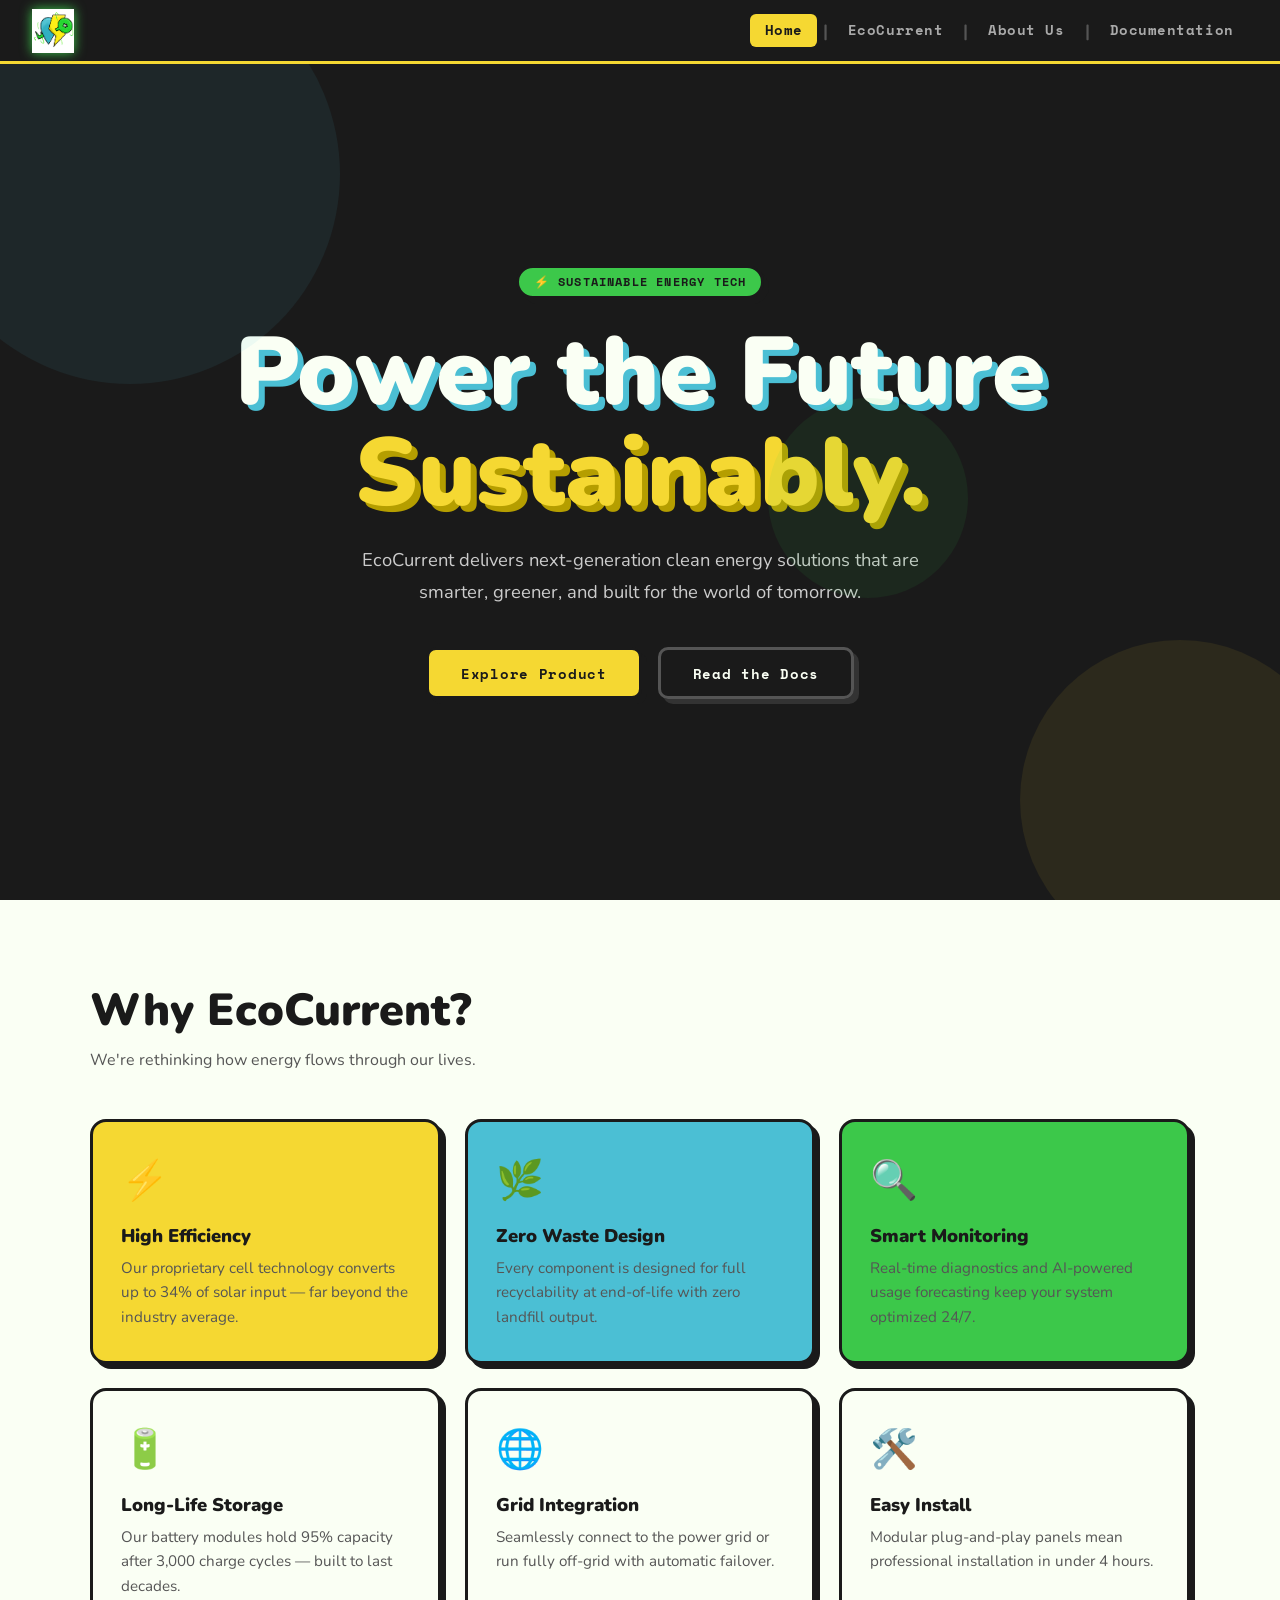
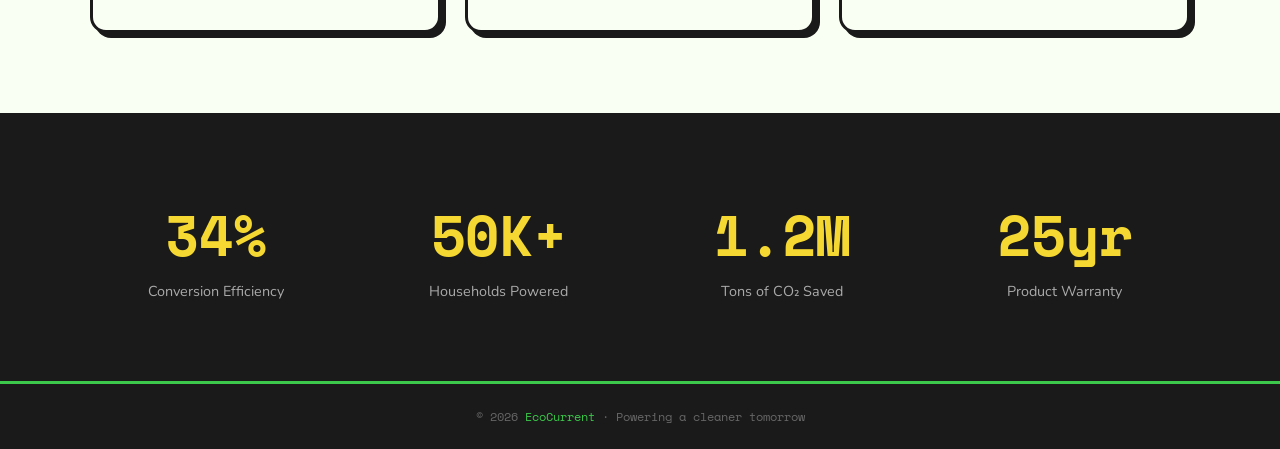
==== index.html @ 6027133e "Update index.html" ====
<!DOCTYPE html>
<html lang="en">
<head>
  <meta charset="UTF-8" />
  <meta name="viewport" content="width=device-width, initial-scale=1.0"/>
  <title>EcoCurrent – Home</title>
  <link rel="icon" type="image/png" href="assets/logo.png"/>
  <link href="https://fonts.googleapis.com/css2?family=Nunito:wght@400;700;900&family=Space+Mono:wght@400;700&display=swap" rel="stylesheet"/>
  <style>
    :root {
      --teal: #4BBFD4;
      --yellow: #F5D832;
      --green: #3CC84A;
      --dark: #1a1a1a;
      --white: #FAFFF4;
      --outline: 3px solid var(--dark);
      --shadow: 5px 5px 0px var(--dark);
    }
    *, *::before, *::after { box-sizing: border-box; margin: 0; padding: 0; }
    body {
      background-color: var(--white);
      font-family: 'Nunito', sans-serif;
      color: var(--dark);
      overflow-x: hidden;
    }

    /* ── NAV ── */
    nav {
      background: var(--dark);
      display: flex;
      align-items: center;
      justify-content: space-between;
      padding: 0 2rem;
      height: 64px;
      border-bottom: 3px solid var(--yellow);
      position: sticky; top: 0; z-index: 100;
    }
    .nav-logo {
      display: flex; align-items: center; gap: .6rem;
      text-decoration: none;
    }
    .nav-logo img { height: 44px; filter: drop-shadow(0 0 6px var(--green)); }
    .nav-links {
      display: flex; align-items: center; gap: .25rem;
      list-style: none;
    }
    .nav-links li a {
      font-family: 'Space Mono', monospace;
      font-weight: 700;
      font-size: .85rem;
      letter-spacing: .04em;
      text-decoration: none;
      color: #aaa;
      padding: .4rem .9rem;
      border-radius: 6px;
      transition: color .15s, background .15s;
    }
    .nav-links li a:hover,
    .nav-links li a.active { color: var(--dark); background: var(--yellow); }
    .nav-sep { color: #555; font-weight: 700; font-size: 1.1rem; user-select: none; padding: 0 .1rem; }

    /* ── HERO ── */
    .hero {
      min-height: calc(100vh - 64px);
      display: flex; flex-direction: column;
      align-items: center; justify-content: center;
      text-align: center;
      padding: 4rem 2rem;
      position: relative;
      background: var(--dark);
      overflow: hidden;
    }
    .hero-bg-circles {
      position: absolute; inset: 0; pointer-events: none;
    }
    .hero-bg-circles span {
      position: absolute; border-radius: 50%;
      opacity: .08;
    }
    .hero-bg-circles span:nth-child(1){ width:420px;height:420px;background:var(--teal);top:-100px;left:-80px; }
    .hero-bg-circles span:nth-child(2){ width:320px;height:320px;background:var(--yellow);bottom:-60px;right:-60px; }
    .hero-bg-circles span:nth-child(3){ width:200px;height:200px;background:var(--green);top:40%;left:60%; }

    .hero-badge {
      display: inline-block;
      background: var(--green);
      color: var(--dark);
      font-family: 'Space Mono', monospace;
      font-weight: 700;
      font-size: .75rem;
      letter-spacing: .1em;
      text-transform: uppercase;
      padding: .35rem .9rem;
      border-radius: 100px;
      border: var(--outline);
      box-shadow: var(--shadow);
      margin-bottom: 1.5rem;
      animation: floatBadge 3s ease-in-out infinite;
    }
    @keyframes floatBadge {
      0%,100%{transform:translateY(0)} 50%{transform:translateY(-6px)}
    }

    .hero h1 {
      font-family: 'Nunito', sans-serif;
      font-weight: 900;
      font-size: clamp(3rem, 8vw, 6rem);
      line-height: 1.05;
      color: var(--white);
      text-shadow: 6px 6px 0 var(--teal);
      margin-bottom: 1.25rem;
    }
    .hero h1 span { color: var(--yellow); text-shadow: 6px 6px 0 #b59e00; }
    .hero p {
      max-width: 560px;
      font-size: 1.15rem;
      color: #ccc;
      line-height: 1.7;
      margin-bottom: 2.5rem;
    }
    .btn {
      display: inline-block;
      font-family: 'Space Mono', monospace;
      font-weight: 700;
      font-size: .9rem;
      letter-spacing: .05em;
      text-decoration: none;
      padding: .8rem 2rem;
      border-radius: 10px;
      border: var(--outline);
      box-shadow: var(--shadow);
      transition: transform .12s, box-shadow .12s;
      cursor: pointer;
    }
    .btn:hover { transform: translate(-3px,-3px); box-shadow: 8px 8px 0 var(--dark); }
    .btn:active { transform: translate(2px,2px); box-shadow: 2px 2px 0 var(--dark); }
    .btn-primary { background: var(--yellow); color: var(--dark); }
    .btn-secondary { background: var(--teal); color: var(--dark); }
    .btn-outline { background: transparent; color: var(--white); border-color: #555; box-shadow: 5px 5px 0 #333; }
    .btn-outline:hover { background: rgba(255,255,255,.05); box-shadow: 8px 8px 0 #333; }

    .hero-cta { display: flex; gap: 1rem; flex-wrap: wrap; justify-content: center; }

    /* ── FEATURES ── */
    .section { padding: 5rem 2rem; }
    .section-inner { max-width: 1100px; margin: 0 auto; }
    .section-title {
      font-weight: 900;
      font-size: clamp(1.8rem, 4vw, 2.8rem);
      margin-bottom: .5rem;
    }
    .section-sub { color: #555; font-size: 1rem; margin-bottom: 3rem; }

    .features-grid {
      display: grid;
      grid-template-columns: repeat(auto-fit, minmax(260px, 1fr));
      gap: 1.5rem;
    }
    .card {
      background: var(--white);
      border: var(--outline);
      border-radius: 16px;
      box-shadow: var(--shadow);
      padding: 2rem 1.75rem;
      transition: transform .15s, box-shadow .15s;
    }
    .card:hover { transform: translate(-3px,-3px); box-shadow: 8px 8px 0 var(--dark); }
    .card-icon {
      font-size: 2.4rem;
      margin-bottom: 1rem;
      display: inline-block;
    }
    .card h3 { font-weight: 900; font-size: 1.15rem; margin-bottom: .5rem; }
    .card p { color: #555; font-size: .95rem; line-height: 1.6; }
    .card.yellow { background: var(--yellow); }
    .card.teal { background: var(--teal); }
    .card.green { background: var(--green); }

    /* ── STATS ── */
    .stats { background: var(--dark); color: var(--white); }
    .stats-grid {
      display: grid; grid-template-columns: repeat(auto-fit, minmax(180px,1fr));
      gap: 2rem; text-align: center;
    }
    .stat-num {
      font-family: 'Space Mono', monospace;
      font-weight: 700;
      font-size: clamp(2.5rem,5vw,3.5rem);
      color: var(--yellow);
    }
    .stat-label { font-size: .9rem; color: #aaa; margin-top: .3rem; }

    /* ── FOOTER ── */
    footer {
      background: var(--dark);
      border-top: 3px solid var(--green);
      color: #666;
      text-align: center;
      font-family: 'Space Mono', monospace;
      font-size: .75rem;
      padding: 1.5rem;
    }
    footer span { color: var(--green); }
  </style>
</head>
<body>

  <nav>
    <a class="nav-logo" href="index.html">
      <img src="logo.png" alt="EcoCurrent Logo"/>
    </a>
    <ul class="nav-links">
      <li><a href="index.html" class="active">Home</a></li>
      <li class="nav-sep">|</li>
      <li><a href="product.html">EcoCurrent</a></li>
      <li class="nav-sep">|</li>
      <li><a href="aboutus.html">About Us</a></li>
      <li class="nav-sep">|</li>
      <li><a href="documentation.html">Documentation</a></li>
    </ul>
  </nav>

  <!-- HERO -->
  <section class="hero">
    <div class="hero-bg-circles">
      <span></span><span></span><span></span>
    </div>
    <div class="hero-badge">⚡ Sustainable Energy Tech</div>
    <h1>Power the Future<br/><span>Sustainably.</span></h1>
    <p>EcoCurrent delivers next-generation clean energy solutions that are smarter, greener, and built for the world of tomorrow.</p>
    <div class="hero-cta">
      <a href="product.html" class="btn btn-primary">Explore Product</a>
      <a href="documentation.html" class="btn btn-outline">Read the Docs</a>
    </div>
  </section>

  <!-- FEATURES -->
  <section class="section">
    <div class="section-inner">
      <h2 class="section-title">Why EcoCurrent?</h2>
      <p class="section-sub">We're rethinking how energy flows through our lives.</p>
      <div class="features-grid">
        <div class="card yellow">
          <span class="card-icon">⚡</span>
          <h3>High Efficiency</h3>
          <p>Our proprietary cell technology converts up to 34% of solar input — far beyond the industry average.</p>
        </div>
        <div class="card teal">
          <span class="card-icon">🌿</span>
          <h3>Zero Waste Design</h3>
          <p>Every component is designed for full recyclability at end-of-life with zero landfill output.</p>
        </div>
        <div class="card green">
          <span class="card-icon">🔍</span>
          <h3>Smart Monitoring</h3>
          <p>Real-time diagnostics and AI-powered usage forecasting keep your system optimized 24/7.</p>
        </div>
        <div class="card">
          <span class="card-icon">🔋</span>
          <h3>Long-Life Storage</h3>
          <p>Our battery modules hold 95% capacity after 3,000 charge cycles — built to last decades.</p>
        </div>
        <div class="card">
          <span class="card-icon">🌐</span>
          <h3>Grid Integration</h3>
          <p>Seamlessly connect to the power grid or run fully off-grid with automatic failover.</p>
        </div>
        <div class="card">
          <span class="card-icon">🛠️</span>
          <h3>Easy Install</h3>
          <p>Modular plug-and-play panels mean professional installation in under 4 hours.</p>
        </div>
      </div>
    </div>
  </section>

  <!-- STATS -->
  <section class="section stats">
    <div class="section-inner">
      <div class="stats-grid">
        <div>
          <div class="stat-num">34%</div>
          <div class="stat-label">Conversion Efficiency</div>
        </div>
        <div>
          <div class="stat-num">50K+</div>
          <div class="stat-label">Households Powered</div>
        </div>
        <div>
          <div class="stat-num">1.2M</div>
          <div class="stat-label">Tons of CO₂ Saved</div>
        </div>
        <div>
          <div class="stat-num">25yr</div>
          <div class="stat-label">Product Warranty</div>
        </div>
      </div>
    </div>
  </section>

  <footer>
    <p>© 2026 <span>EcoCurrent</span> · Powering a cleaner tomorrow</p>
  </footer>

</body>
</html>
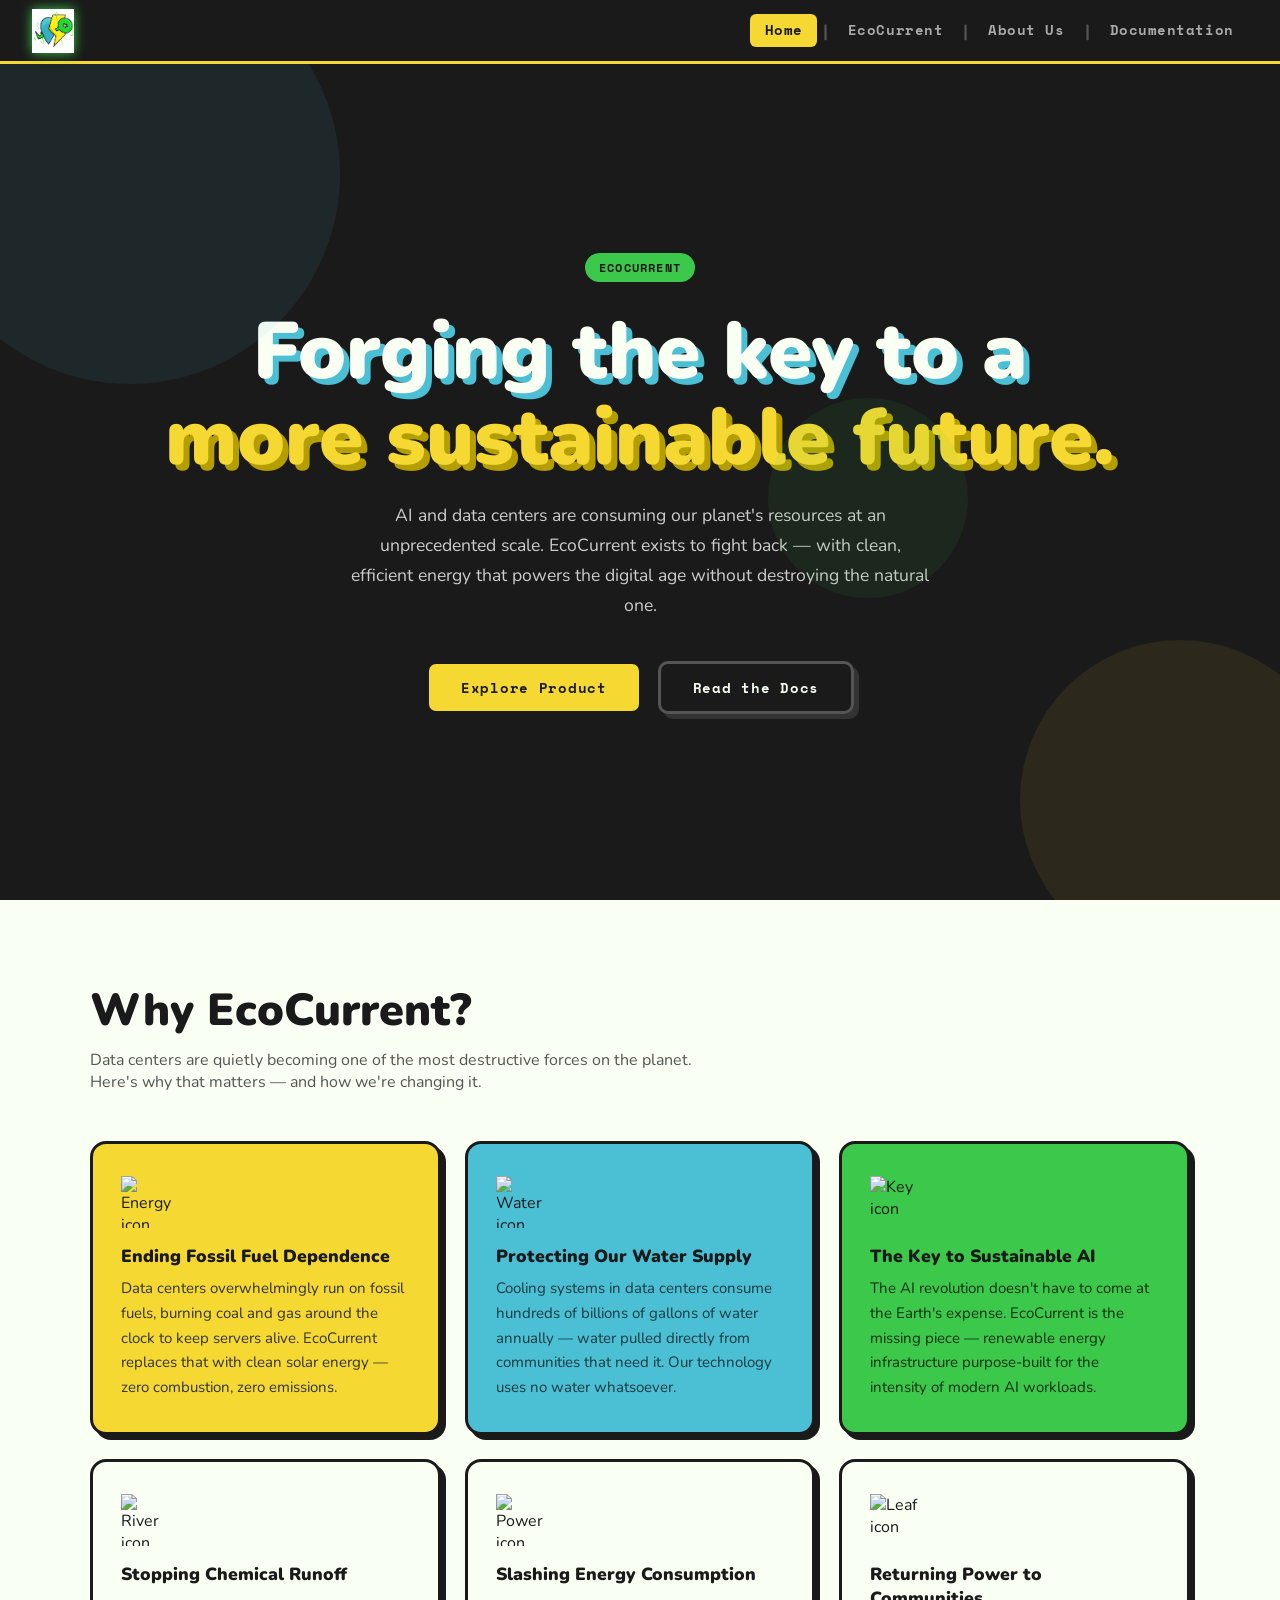
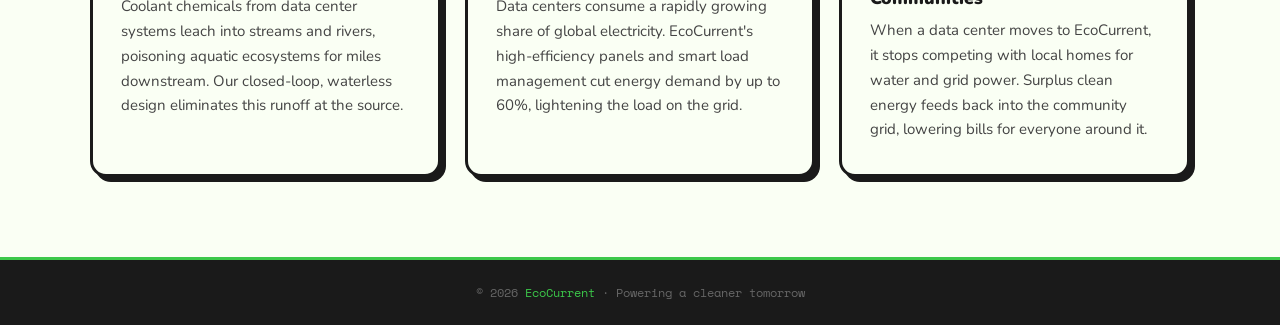
==== commit 60e72c8a: "Update index.html" ====
--- a/index.html
+++ b/index.html
@@ -70,13 +70,8 @@
       background: var(--dark);
       overflow: hidden;
     }
-    .hero-bg-circles {
-      position: absolute; inset: 0; pointer-events: none;
-    }
-    .hero-bg-circles span {
-      position: absolute; border-radius: 50%;
-      opacity: .08;
-    }
+    .hero-bg-circles { position: absolute; inset: 0; pointer-events: none; }
+    .hero-bg-circles span { position: absolute; border-radius: 50%; opacity: .08; }
     .hero-bg-circles span:nth-child(1){ width:420px;height:420px;background:var(--teal);top:-100px;left:-80px; }
     .hero-bg-circles span:nth-child(2){ width:320px;height:320px;background:var(--yellow);bottom:-60px;right:-60px; }
     .hero-bg-circles span:nth-child(3){ width:200px;height:200px;background:var(--green);top:40%;left:60%; }
@@ -104,16 +99,16 @@
     .hero h1 {
       font-family: 'Nunito', sans-serif;
       font-weight: 900;
-      font-size: clamp(3rem, 8vw, 6rem);
-      line-height: 1.05;
+      font-size: clamp(2.4rem, 6.5vw, 5rem);
+      line-height: 1.08;
       color: var(--white);
       text-shadow: 6px 6px 0 var(--teal);
       margin-bottom: 1.25rem;
     }
     .hero h1 span { color: var(--yellow); text-shadow: 6px 6px 0 #b59e00; }
     .hero p {
-      max-width: 560px;
-      font-size: 1.15rem;
+      max-width: 580px;
+      font-size: 1.1rem;
       color: #ccc;
       line-height: 1.7;
       margin-bottom: 2.5rem;
@@ -135,10 +130,8 @@
     .btn:hover { transform: translate(-3px,-3px); box-shadow: 8px 8px 0 var(--dark); }
     .btn:active { transform: translate(2px,2px); box-shadow: 2px 2px 0 var(--dark); }
     .btn-primary { background: var(--yellow); color: var(--dark); }
-    .btn-secondary { background: var(--teal); color: var(--dark); }
     .btn-outline { background: transparent; color: var(--white); border-color: #555; box-shadow: 5px 5px 0 #333; }
     .btn-outline:hover { background: rgba(255,255,255,.05); box-shadow: 8px 8px 0 #333; }
-
     .hero-cta { display: flex; gap: 1rem; flex-wrap: wrap; justify-content: center; }
 
     /* ── FEATURES ── */
@@ -149,11 +142,11 @@
       font-size: clamp(1.8rem, 4vw, 2.8rem);
       margin-bottom: .5rem;
     }
-    .section-sub { color: #555; font-size: 1rem; margin-bottom: 3rem; }
+    .section-sub { color: #555; font-size: 1rem; margin-bottom: 3rem; max-width: 640px; }
 
     .features-grid {
       display: grid;
-      grid-template-columns: repeat(auto-fit, minmax(260px, 1fr));
+      grid-template-columns: repeat(auto-fit, minmax(300px, 1fr));
       gap: 1.5rem;
     }
     .card {
@@ -165,30 +158,21 @@
       transition: transform .15s, box-shadow .15s;
     }
     .card:hover { transform: translate(-3px,-3px); box-shadow: 8px 8px 0 var(--dark); }
-    .card-icon {
-      font-size: 2.4rem;
+    .card-img {
+      width: 52px;
+      height: 52px;
+      object-fit: contain;
       margin-bottom: 1rem;
-      display: inline-block;
-    }
-    .card h3 { font-weight: 900; font-size: 1.15rem; margin-bottom: .5rem; }
-    .card p { color: #555; font-size: .95rem; line-height: 1.6; }
+      display: block;
+    }
+    .card h3 { font-weight: 900; font-size: 1.1rem; margin-bottom: .5rem; }
+    .card p { color: #444; font-size: .94rem; line-height: 1.65; }
     .card.yellow { background: var(--yellow); }
+    .card.yellow p { color: #333; }
     .card.teal { background: var(--teal); }
+    .card.teal p { color: #1a3a3f; }
     .card.green { background: var(--green); }
-
-    /* ── STATS ── */
-    .stats { background: var(--dark); color: var(--white); }
-    .stats-grid {
-      display: grid; grid-template-columns: repeat(auto-fit, minmax(180px,1fr));
-      gap: 2rem; text-align: center;
-    }
-    .stat-num {
-      font-family: 'Space Mono', monospace;
-      font-weight: 700;
-      font-size: clamp(2.5rem,5vw,3.5rem);
-      color: var(--yellow);
-    }
-    .stat-label { font-size: .9rem; color: #aaa; margin-top: .3rem; }
+    .card.green p { color: #0f3012; }
 
     /* ── FOOTER ── */
     footer {
@@ -225,9 +209,9 @@
     <div class="hero-bg-circles">
       <span></span><span></span><span></span>
     </div>
-    <div class="hero-badge">⚡ Sustainable Energy Tech</div>
-    <h1>Power the Future<br/><span>Sustainably.</span></h1>
-    <p>EcoCurrent delivers next-generation clean energy solutions that are smarter, greener, and built for the world of tomorrow.</p>
+    <div class="hero-badge">EcoCurrent</div>
+    <h1>Forging the key to a<br/><span>more sustainable future.</span></h1>
+    <p>AI and data centers are consuming our planet's resources at an unprecedented scale. EcoCurrent exists to fight back — with clean, efficient energy that powers the digital age without destroying the natural one.</p>
     <div class="hero-cta">
       <a href="product.html" class="btn btn-primary">Explore Product</a>
       <a href="documentation.html" class="btn btn-outline">Read the Docs</a>
@@ -238,66 +222,49 @@
   <section class="section">
     <div class="section-inner">
       <h2 class="section-title">Why EcoCurrent?</h2>
-      <p class="section-sub">We're rethinking how energy flows through our lives.</p>
+      <p class="section-sub">Data centers are quietly becoming one of the most destructive forces on the planet. Here's why that matters — and how we're changing it.</p>
       <div class="features-grid">
+
         <div class="card yellow">
-          <span class="card-icon">⚡</span>
-          <h3>High Efficiency</h3>
-          <p>Our proprietary cell technology converts up to 34% of solar input — far beyond the industry average.</p>
-        </div>
+          <img class="card-img" src="assets/lightning.png" alt="Energy icon"/>
+          <h3>Ending Fossil Fuel Dependence</h3>
+          <p>Data centers overwhelmingly run on fossil fuels, burning coal and gas around the clock to keep servers alive. EcoCurrent replaces that with clean solar energy — zero combustion, zero emissions.</p>
+        </div>
+
         <div class="card teal">
-          <span class="card-icon">🌿</span>
-          <h3>Zero Waste Design</h3>
-          <p>Every component is designed for full recyclability at end-of-life with zero landfill output.</p>
-        </div>
+          <img class="card-img" src="assets/droplet.png" alt="Water icon"/>
+          <h3>Protecting Our Water Supply</h3>
+          <p>Cooling systems in data centers consume hundreds of billions of gallons of water annually — water pulled directly from communities that need it. Our technology uses no water whatsoever.</p>
+        </div>
+
         <div class="card green">
-          <span class="card-icon">🔍</span>
-          <h3>Smart Monitoring</h3>
-          <p>Real-time diagnostics and AI-powered usage forecasting keep your system optimized 24/7.</p>
-        </div>
+          <img class="card-img" src="assets/key.png" alt="Key icon"/>
+          <h3>The Key to Sustainable AI</h3>
+          <p>The AI revolution doesn't have to come at the Earth's expense. EcoCurrent is the missing piece — renewable energy infrastructure purpose-built for the intensity of modern AI workloads.</p>
+        </div>
+
         <div class="card">
-          <span class="card-icon">🔋</span>
-          <h3>Long-Life Storage</h3>
-          <p>Our battery modules hold 95% capacity after 3,000 charge cycles — built to last decades.</p>
-        </div>
+          <img class="card-img" src="assets/river.png" alt="River icon"/>
+          <h3>Stopping Chemical Runoff</h3>
+          <p>Coolant chemicals from data center systems leach into streams and rivers, poisoning aquatic ecosystems for miles downstream. Our closed-loop, waterless design eliminates this runoff at the source.</p>
+        </div>
+
         <div class="card">
-          <span class="card-icon">🌐</span>
-          <h3>Grid Integration</h3>
-          <p>Seamlessly connect to the power grid or run fully off-grid with automatic failover.</p>
-        </div>
+          <img class="card-img" src="assets/bolt.png" alt="Power icon"/>
+          <h3>Slashing Energy Consumption</h3>
+          <p>Data centers consume a rapidly growing share of global electricity. EcoCurrent's high-efficiency panels and smart load management cut energy demand by up to 60%, lightening the load on the grid.</p>
+        </div>
+
         <div class="card">
-          <span class="card-icon">🛠️</span>
-          <h3>Easy Install</h3>
-          <p>Modular plug-and-play panels mean professional installation in under 4 hours.</p>
-        </div>
+          <img class="card-img" src="assets/leaf.png" alt="Leaf icon"/>
+          <h3>Returning Power to Communities</h3>
+          <p>When a data center moves to EcoCurrent, it stops competing with local homes for water and grid power. Surplus clean energy feeds back into the community grid, lowering bills for everyone around it.</p>
+        </div>
+
       </div>
     </div>
   </section>
 
-  <!-- STATS -->
-  <section class="section stats">
-    <div class="section-inner">
-      <div class="stats-grid">
-        <div>
-          <div class="stat-num">34%</div>
-          <div class="stat-label">Conversion Efficiency</div>
-        </div>
-        <div>
-          <div class="stat-num">50K+</div>
-          <div class="stat-label">Households Powered</div>
-        </div>
-        <div>
-          <div class="stat-num">1.2M</div>
-          <div class="stat-label">Tons of CO₂ Saved</div>
-        </div>
-        <div>
-          <div class="stat-num">25yr</div>
-          <div class="stat-label">Product Warranty</div>
-        </div>
-      </div>
-    </div>
-  </section>
-
   <footer>
     <p>© 2026 <span>EcoCurrent</span> · Powering a cleaner tomorrow</p>
   </footer>
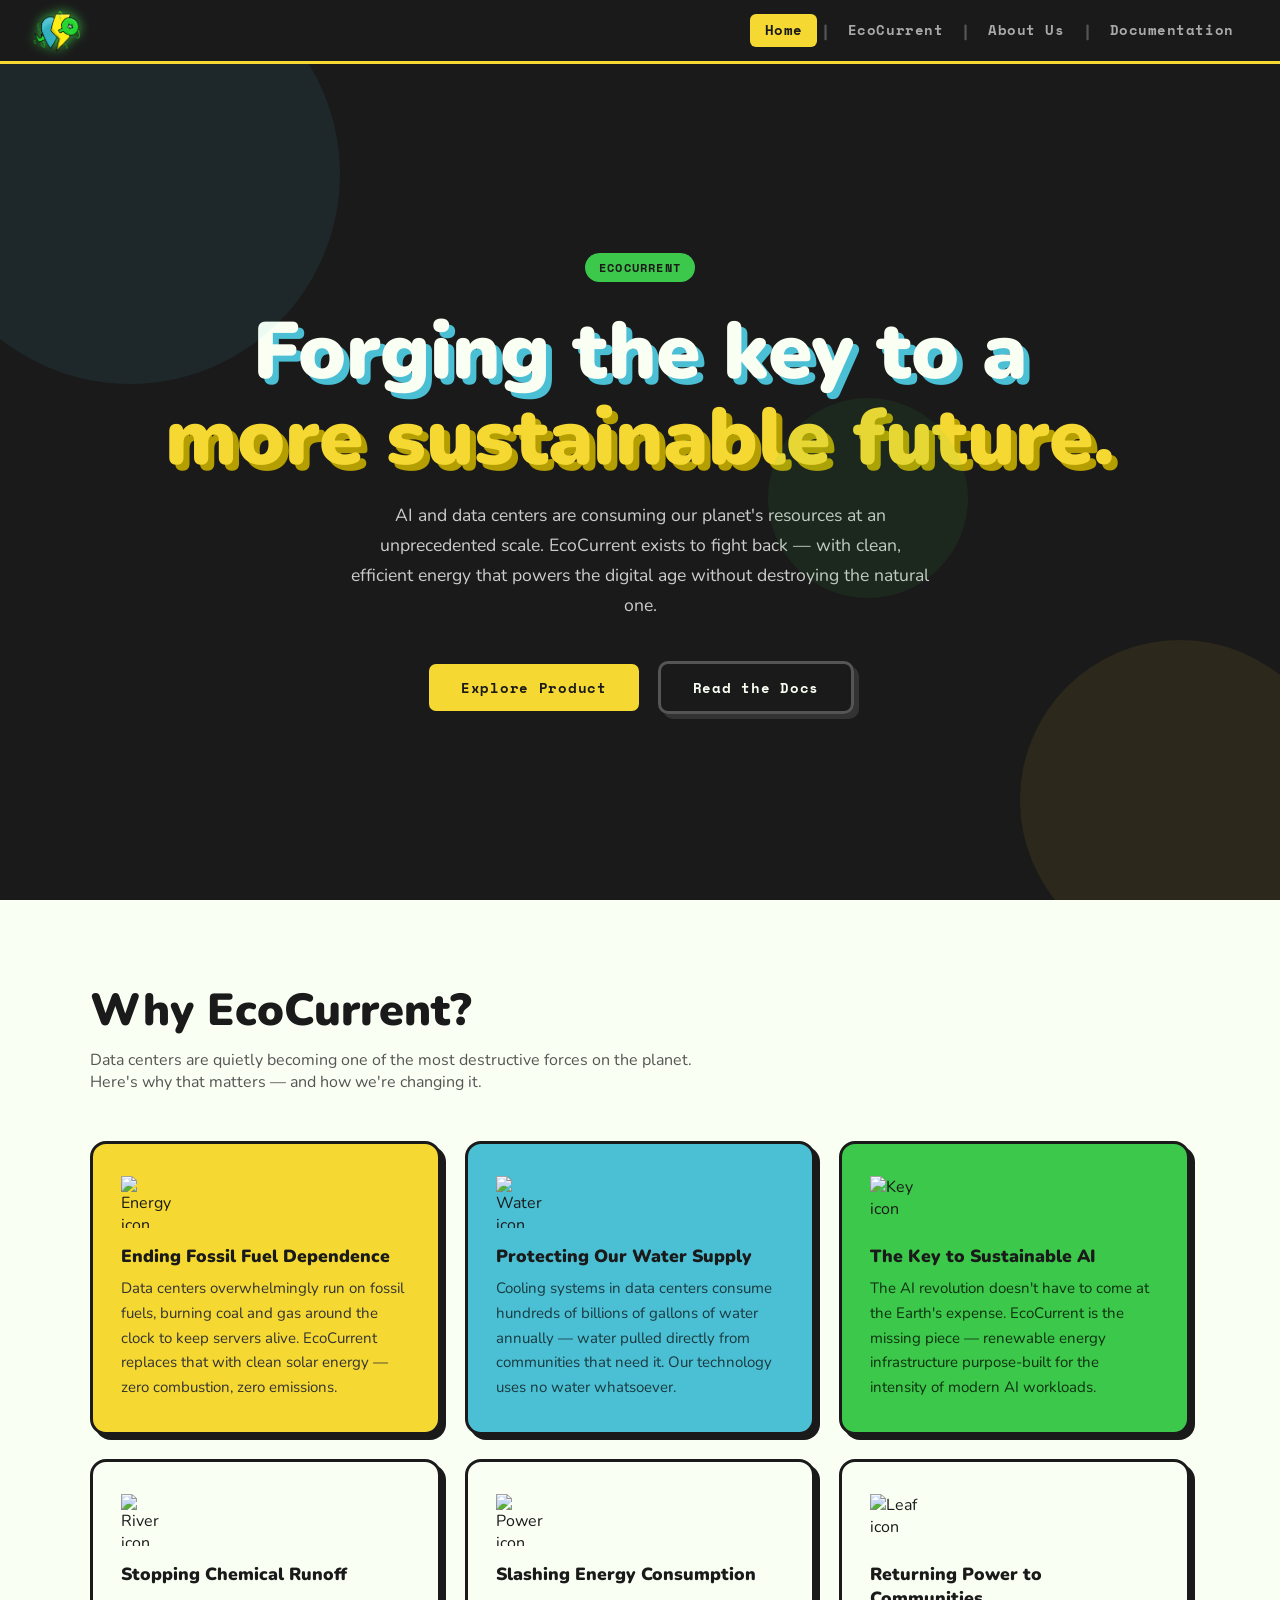
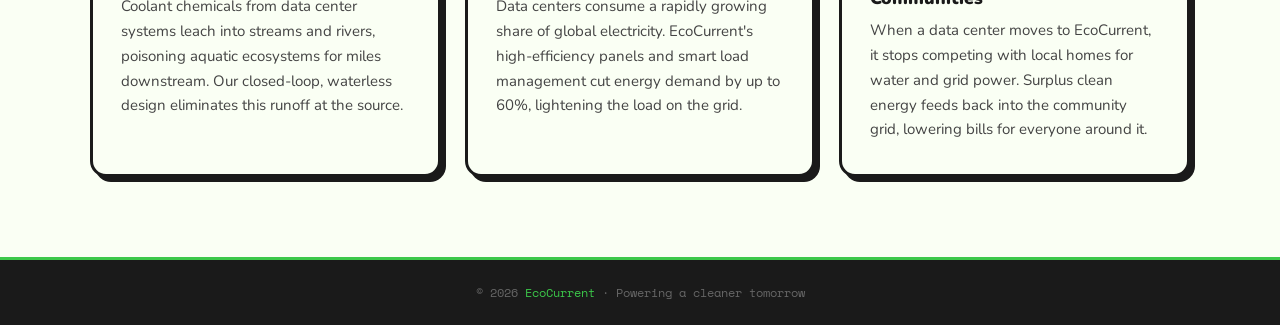
==== commit 0fbba310: "Logo branch edit" ====
--- a/index.html
+++ b/index.html
@@ -6,192 +6,13 @@
   <title>EcoCurrent – Home</title>
   <link rel="icon" type="image/png" href="assets/logo.png"/>
   <link href="https://fonts.googleapis.com/css2?family=Nunito:wght@400;700;900&family=Space+Mono:wght@400;700&display=swap" rel="stylesheet"/>
-  <style>
-    :root {
-      --teal: #4BBFD4;
-      --yellow: #F5D832;
-      --green: #3CC84A;
-      --dark: #1a1a1a;
-      --white: #FAFFF4;
-      --outline: 3px solid var(--dark);
-      --shadow: 5px 5px 0px var(--dark);
-    }
-    *, *::before, *::after { box-sizing: border-box; margin: 0; padding: 0; }
-    body {
-      background-color: var(--white);
-      font-family: 'Nunito', sans-serif;
-      color: var(--dark);
-      overflow-x: hidden;
-    }
-
-    /* ── NAV ── */
-    nav {
-      background: var(--dark);
-      display: flex;
-      align-items: center;
-      justify-content: space-between;
-      padding: 0 2rem;
-      height: 64px;
-      border-bottom: 3px solid var(--yellow);
-      position: sticky; top: 0; z-index: 100;
-    }
-    .nav-logo {
-      display: flex; align-items: center; gap: .6rem;
-      text-decoration: none;
-    }
-    .nav-logo img { height: 44px; filter: drop-shadow(0 0 6px var(--green)); }
-    .nav-links {
-      display: flex; align-items: center; gap: .25rem;
-      list-style: none;
-    }
-    .nav-links li a {
-      font-family: 'Space Mono', monospace;
-      font-weight: 700;
-      font-size: .85rem;
-      letter-spacing: .04em;
-      text-decoration: none;
-      color: #aaa;
-      padding: .4rem .9rem;
-      border-radius: 6px;
-      transition: color .15s, background .15s;
-    }
-    .nav-links li a:hover,
-    .nav-links li a.active { color: var(--dark); background: var(--yellow); }
-    .nav-sep { color: #555; font-weight: 700; font-size: 1.1rem; user-select: none; padding: 0 .1rem; }
-
-    /* ── HERO ── */
-    .hero {
-      min-height: calc(100vh - 64px);
-      display: flex; flex-direction: column;
-      align-items: center; justify-content: center;
-      text-align: center;
-      padding: 4rem 2rem;
-      position: relative;
-      background: var(--dark);
-      overflow: hidden;
-    }
-    .hero-bg-circles { position: absolute; inset: 0; pointer-events: none; }
-    .hero-bg-circles span { position: absolute; border-radius: 50%; opacity: .08; }
-    .hero-bg-circles span:nth-child(1){ width:420px;height:420px;background:var(--teal);top:-100px;left:-80px; }
-    .hero-bg-circles span:nth-child(2){ width:320px;height:320px;background:var(--yellow);bottom:-60px;right:-60px; }
-    .hero-bg-circles span:nth-child(3){ width:200px;height:200px;background:var(--green);top:40%;left:60%; }
-
-    .hero-badge {
-      display: inline-block;
-      background: var(--green);
-      color: var(--dark);
-      font-family: 'Space Mono', monospace;
-      font-weight: 700;
-      font-size: .75rem;
-      letter-spacing: .1em;
-      text-transform: uppercase;
-      padding: .35rem .9rem;
-      border-radius: 100px;
-      border: var(--outline);
-      box-shadow: var(--shadow);
-      margin-bottom: 1.5rem;
-      animation: floatBadge 3s ease-in-out infinite;
-    }
-    @keyframes floatBadge {
-      0%,100%{transform:translateY(0)} 50%{transform:translateY(-6px)}
-    }
-
-    .hero h1 {
-      font-family: 'Nunito', sans-serif;
-      font-weight: 900;
-      font-size: clamp(2.4rem, 6.5vw, 5rem);
-      line-height: 1.08;
-      color: var(--white);
-      text-shadow: 6px 6px 0 var(--teal);
-      margin-bottom: 1.25rem;
-    }
-    .hero h1 span { color: var(--yellow); text-shadow: 6px 6px 0 #b59e00; }
-    .hero p {
-      max-width: 580px;
-      font-size: 1.1rem;
-      color: #ccc;
-      line-height: 1.7;
-      margin-bottom: 2.5rem;
-    }
-    .btn {
-      display: inline-block;
-      font-family: 'Space Mono', monospace;
-      font-weight: 700;
-      font-size: .9rem;
-      letter-spacing: .05em;
-      text-decoration: none;
-      padding: .8rem 2rem;
-      border-radius: 10px;
-      border: var(--outline);
-      box-shadow: var(--shadow);
-      transition: transform .12s, box-shadow .12s;
-      cursor: pointer;
-    }
-    .btn:hover { transform: translate(-3px,-3px); box-shadow: 8px 8px 0 var(--dark); }
-    .btn:active { transform: translate(2px,2px); box-shadow: 2px 2px 0 var(--dark); }
-    .btn-primary { background: var(--yellow); color: var(--dark); }
-    .btn-outline { background: transparent; color: var(--white); border-color: #555; box-shadow: 5px 5px 0 #333; }
-    .btn-outline:hover { background: rgba(255,255,255,.05); box-shadow: 8px 8px 0 #333; }
-    .hero-cta { display: flex; gap: 1rem; flex-wrap: wrap; justify-content: center; }
-
-    /* ── FEATURES ── */
-    .section { padding: 5rem 2rem; }
-    .section-inner { max-width: 1100px; margin: 0 auto; }
-    .section-title {
-      font-weight: 900;
-      font-size: clamp(1.8rem, 4vw, 2.8rem);
-      margin-bottom: .5rem;
-    }
-    .section-sub { color: #555; font-size: 1rem; margin-bottom: 3rem; max-width: 640px; }
-
-    .features-grid {
-      display: grid;
-      grid-template-columns: repeat(auto-fit, minmax(300px, 1fr));
-      gap: 1.5rem;
-    }
-    .card {
-      background: var(--white);
-      border: var(--outline);
-      border-radius: 16px;
-      box-shadow: var(--shadow);
-      padding: 2rem 1.75rem;
-      transition: transform .15s, box-shadow .15s;
-    }
-    .card:hover { transform: translate(-3px,-3px); box-shadow: 8px 8px 0 var(--dark); }
-    .card-img {
-      width: 52px;
-      height: 52px;
-      object-fit: contain;
-      margin-bottom: 1rem;
-      display: block;
-    }
-    .card h3 { font-weight: 900; font-size: 1.1rem; margin-bottom: .5rem; }
-    .card p { color: #444; font-size: .94rem; line-height: 1.65; }
-    .card.yellow { background: var(--yellow); }
-    .card.yellow p { color: #333; }
-    .card.teal { background: var(--teal); }
-    .card.teal p { color: #1a3a3f; }
-    .card.green { background: var(--green); }
-    .card.green p { color: #0f3012; }
-
-    /* ── FOOTER ── */
-    footer {
-      background: var(--dark);
-      border-top: 3px solid var(--green);
-      color: #666;
-      text-align: center;
-      font-family: 'Space Mono', monospace;
-      font-size: .75rem;
-      padding: 1.5rem;
-    }
-    footer span { color: var(--green); }
-  </style>
+  <link rel="stylesheet" href="styles.css"/>
 </head>
 <body>
 
   <nav>
     <a class="nav-logo" href="index.html">
-      <img src="logo.png" alt="EcoCurrent Logo"/>
+      <img src="assets/logo.png" alt="EcoCurrent Logo"/>
     </a>
     <ul class="nav-links">
       <li><a href="index.html" class="active">Home</a></li>
--- a/styles.css
+++ b/styles.css
@@ -0,0 +1,704 @@
+/* ============================================================
+   EcoCurrent – Global Stylesheet
+   styles.css
+   Import in every page:
+     <link rel="stylesheet" href="styles.css"/>
+   ============================================================ */
+
+@import url('https://fonts.googleapis.com/css2?family=Nunito:wght@400;700;900&family=Space+Mono:wght@400;700&display=swap');
+
+/* ── TOKENS ── */
+:root {
+  --teal:    #4BBFD4;
+  --yellow:  #F5D832;
+  --green:   #3CC84A;
+  --dark:    #1a1a1a;
+  --white:   #FAFFF4;
+  --outline: 3px solid var(--dark);
+  --shadow:  5px 5px 0px var(--dark);
+  --shadow-lg: 8px 8px 0px var(--dark);
+}
+
+/* ── RESET ── */
+*, *::before, *::after {
+  box-sizing: border-box;
+  margin: 0;
+  padding: 0;
+}
+
+/* ── BASE ── */
+body {
+  background-color: var(--white);
+  font-family: 'Nunito', sans-serif;
+  color: var(--dark);
+  overflow-x: hidden;
+}
+
+/* ============================================================
+   NAVIGATION
+   ============================================================ */
+nav {
+  background: var(--dark);
+  display: flex;
+  align-items: center;
+  justify-content: space-between;
+  padding: 0 2rem;
+  height: 64px;
+  border-bottom: 3px solid var(--yellow);
+  position: sticky;
+  top: 0;
+  z-index: 100;
+}
+
+.nav-logo {
+  display: flex;
+  align-items: center;
+  gap: .6rem;
+  text-decoration: none;
+}
+
+.nav-logo img {
+  height: 44px;
+  filter: drop-shadow(0 0 6px var(--green));
+}
+
+.nav-links {
+  display: flex;
+  align-items: center;
+  gap: .25rem;
+  list-style: none;
+}
+
+.nav-links li a {
+  font-family: 'Space Mono', monospace;
+  font-weight: 700;
+  font-size: .85rem;
+  letter-spacing: .04em;
+  text-decoration: none;
+  color: #aaa;
+  padding: .4rem .9rem;
+  border-radius: 6px;
+  transition: color .15s, background .15s;
+}
+
+.nav-links li a:hover,
+.nav-links li a.active {
+  color: var(--dark);
+  background: var(--yellow);
+}
+
+.nav-sep {
+  color: #555;
+  font-weight: 700;
+  font-size: 1.1rem;
+  user-select: none;
+  padding: 0 .1rem;
+}
+
+/* ============================================================
+   BUTTONS
+   ============================================================ */
+.btn {
+  display: inline-block;
+  font-family: 'Space Mono', monospace;
+  font-weight: 700;
+  font-size: .9rem;
+  letter-spacing: .05em;
+  text-decoration: none;
+  padding: .8rem 2rem;
+  border-radius: 10px;
+  border: var(--outline);
+  box-shadow: var(--shadow);
+  transition: transform .12s, box-shadow .12s;
+  cursor: pointer;
+}
+
+.btn:hover  { transform: translate(-3px, -3px); box-shadow: var(--shadow-lg); }
+.btn:active { transform: translate(2px, 2px);   box-shadow: 2px 2px 0 var(--dark); }
+
+.btn-primary  { background: var(--yellow); color: var(--dark); }
+.btn-secondary { background: var(--teal);  color: var(--dark); }
+.btn-teal     { background: var(--teal);   color: var(--dark); }
+.btn-outline  {
+  background: transparent;
+  color: var(--white);
+  border-color: #555;
+  box-shadow: 5px 5px 0 #333;
+}
+.btn-outline:hover { background: rgba(255,255,255,.05); box-shadow: 8px 8px 0 #333; }
+
+/* ============================================================
+   LAYOUT UTILITIES
+   ============================================================ */
+.section {
+  padding: 5rem 2rem;
+}
+
+.section-inner {
+  max-width: 1100px;
+  margin: 0 auto;
+}
+
+.section.alt {
+  background: var(--dark);
+  color: var(--white);
+}
+
+.section.alt p { color: #bbb; }
+
+.section-title {
+  font-weight: 900;
+  font-size: clamp(1.8rem, 4vw, 2.8rem);
+  margin-bottom: .5rem;
+}
+
+.section-sub {
+  color: #555;
+  font-size: 1rem;
+  margin-bottom: 3rem;
+  max-width: 640px;
+}
+
+/* ============================================================
+   PAGE HEADER  (used on product / about / docs pages)
+   ============================================================ */
+.page-header {
+  padding: 4rem 2rem 3rem;
+  text-align: center;
+  position: relative;
+  overflow: hidden;
+  border-bottom: var(--outline);
+}
+
+.page-header::before {
+  content: '';
+  position: absolute;
+  width: 450px;
+  height: 450px;
+  border-radius: 50%;
+  opacity: .15;
+  pointer-events: none;
+}
+
+/* Per-page header accent colours — add one of these classes to .page-header */
+.page-header.teal-header  { background: var(--teal); }
+.page-header.teal-header::before  { background: var(--yellow); top: -200px; right: -100px; }
+
+.page-header.green-header { background: var(--green); }
+.page-header.green-header::before { background: var(--teal); bottom: -150px; left: -80px; opacity: .2; }
+
+.page-header.dark-header  { background: var(--dark); border-bottom: 3px solid var(--green); }
+.page-header.dark-header::before  { background: var(--teal); opacity: .06; top: -120px; right: 5%; }
+
+.page-header h1 {
+  font-weight: 900;
+  font-size: clamp(2.5rem, 6vw, 4.5rem);
+  text-shadow: 5px 5px 0 var(--dark);
+  margin-bottom: .75rem;
+}
+
+.page-header.dark-header h1 { color: var(--white); text-shadow: 4px 4px 0 var(--teal); }
+
+.page-header p {
+  font-size: 1.1rem;
+  max-width: 520px;
+  margin: 0 auto;
+  color: var(--dark);
+}
+
+.page-header.dark-header p { color: #aaa; }
+
+/* ============================================================
+   HERO  (index.html)
+   ============================================================ */
+.hero {
+  min-height: calc(100vh - 64px);
+  display: flex;
+  flex-direction: column;
+  align-items: center;
+  justify-content: center;
+  text-align: center;
+  padding: 4rem 2rem;
+  position: relative;
+  background: var(--dark);
+  overflow: hidden;
+}
+
+.hero-bg-circles {
+  position: absolute;
+  inset: 0;
+  pointer-events: none;
+}
+
+.hero-bg-circles span {
+  position: absolute;
+  border-radius: 50%;
+  opacity: .08;
+}
+
+.hero-bg-circles span:nth-child(1) { width: 420px; height: 420px; background: var(--teal);   top: -100px; left: -80px; }
+.hero-bg-circles span:nth-child(2) { width: 320px; height: 320px; background: var(--yellow); bottom: -60px; right: -60px; }
+.hero-bg-circles span:nth-child(3) { width: 200px; height: 200px; background: var(--green);  top: 40%; left: 60%; }
+
+.hero-badge {
+  display: inline-block;
+  background: var(--green);
+  color: var(--dark);
+  font-family: 'Space Mono', monospace;
+  font-weight: 700;
+  font-size: .75rem;
+  letter-spacing: .1em;
+  text-transform: uppercase;
+  padding: .35rem .9rem;
+  border-radius: 100px;
+  border: var(--outline);
+  box-shadow: var(--shadow);
+  margin-bottom: 1.5rem;
+  animation: floatBadge 3s ease-in-out infinite;
+}
+
+@keyframes floatBadge {
+  0%, 100% { transform: translateY(0); }
+  50%       { transform: translateY(-6px); }
+}
+
+.hero h1 {
+  font-weight: 900;
+  font-size: clamp(2.4rem, 6.5vw, 5rem);
+  line-height: 1.08;
+  color: var(--white);
+  text-shadow: 6px 6px 0 var(--teal);
+  margin-bottom: 1.25rem;
+}
+
+.hero h1 span {
+  color: var(--yellow);
+  text-shadow: 6px 6px 0 #b59e00;
+}
+
+.hero p {
+  max-width: 580px;
+  font-size: 1.1rem;
+  color: #ccc;
+  line-height: 1.7;
+  margin-bottom: 2.5rem;
+}
+
+.hero-cta {
+  display: flex;
+  gap: 1rem;
+  flex-wrap: wrap;
+  justify-content: center;
+}
+
+/* ============================================================
+   CARDS  (features grid)
+   ============================================================ */
+.features-grid {
+  display: grid;
+  grid-template-columns: repeat(auto-fit, minmax(300px, 1fr));
+  gap: 1.5rem;
+}
+
+.card {
+  background: var(--white);
+  border: var(--outline);
+  border-radius: 16px;
+  box-shadow: var(--shadow);
+  padding: 2rem 1.75rem;
+  transition: transform .15s, box-shadow .15s;
+}
+
+.card:hover { transform: translate(-3px, -3px); box-shadow: var(--shadow-lg); }
+
+.card-img {
+  width: 52px;
+  height: 52px;
+  object-fit: contain;
+  margin-bottom: 1rem;
+  display: block;
+}
+
+.card-icon {
+  font-size: 2.4rem;
+  margin-bottom: 1rem;
+  display: inline-block;
+}
+
+.card h3 {
+  font-weight: 900;
+  font-size: 1.1rem;
+  margin-bottom: .5rem;
+}
+
+.card p {
+  color: #444;
+  font-size: .94rem;
+  line-height: 1.65;
+}
+
+/* Colour variants */
+.card.yellow           { background: var(--yellow); }
+.card.yellow p         { color: #333; }
+.card.teal             { background: var(--teal); }
+.card.teal p           { color: #1a3a3f; }
+.card.green            { background: var(--green); }
+.card.green p          { color: #0f3012; }
+
+/* ============================================================
+   TAGS  (product page)
+   ============================================================ */
+.tag {
+  display: inline-block;
+  font-family: 'Space Mono', monospace;
+  font-size: .7rem;
+  font-weight: 700;
+  padding: .25rem .7rem;
+  border-radius: 100px;
+  border: 2px solid var(--dark);
+  margin: .2rem;
+}
+
+.tag.y { background: var(--yellow); }
+.tag.g { background: var(--green); }
+.tag.t { background: var(--teal); }
+
+/* ============================================================
+   PRODUCT PAGE
+   ============================================================ */
+.product-hero {
+  display: grid;
+  grid-template-columns: 1fr 1fr;
+  gap: 3rem;
+  align-items: center;
+  margin-bottom: 5rem;
+}
+
+.product-visual {
+  background: var(--dark);
+  border: var(--outline);
+  border-radius: 20px;
+  box-shadow: var(--shadow);
+  aspect-ratio: 1;
+  display: flex;
+  align-items: center;
+  justify-content: center;
+  font-size: 8rem;
+  position: relative;
+  overflow: hidden;
+}
+
+.product-visual::after {
+  content: '';
+  position: absolute;
+  inset: 0;
+  background: radial-gradient(circle at 30% 30%, rgba(75,191,212,.25), transparent 70%);
+}
+
+.product-info h2   { font-weight: 900; font-size: 2rem; margin-bottom: 1rem; }
+.product-info p    { color: #444; line-height: 1.7; margin-bottom: 1.5rem; }
+
+/* Pricing tiers */
+.tiers-grid {
+  display: grid;
+  grid-template-columns: repeat(auto-fit, minmax(280px, 1fr));
+  gap: 1.5rem;
+}
+
+.tier {
+  border: var(--outline);
+  border-radius: 16px;
+  box-shadow: var(--shadow);
+  padding: 2rem;
+  position: relative;
+  background: var(--white);
+  transition: transform .15s, box-shadow .15s;
+}
+
+.tier:hover { transform: translate(-3px, -3px); box-shadow: var(--shadow-lg); }
+
+.tier.featured {
+  background: var(--dark);
+  color: var(--white);
+}
+
+.tier.featured .tier-price { color: var(--yellow); }
+.tier.featured li           { color: #ccc; }
+
+.tier-badge {
+  position: absolute;
+  top: -14px;
+  left: 50%;
+  transform: translateX(-50%);
+  background: var(--yellow);
+  color: var(--dark);
+  font-family: 'Space Mono', monospace;
+  font-weight: 700;
+  font-size: .7rem;
+  padding: .3rem .8rem;
+  border-radius: 100px;
+  border: 2px solid var(--dark);
+  white-space: nowrap;
+}
+
+.tier-name  { font-weight: 900; font-size: 1.3rem; margin-bottom: .5rem; }
+.tier-price {
+  font-family: 'Space Mono', monospace;
+  font-size: 2rem;
+  font-weight: 700;
+  margin-bottom: 1.2rem;
+}
+.tier-price sup { font-size: 1rem; vertical-align: top; margin-top: .3rem; }
+
+.tier ul     { list-style: none; padding: 0; }
+.tier ul li  { padding: .45rem 0; border-bottom: 1px solid rgba(0,0,0,.08); font-size: .95rem; }
+.tier ul li::before             { content: '✓ '; color: var(--green); font-weight: 900; }
+.tier.featured ul li            { border-bottom-color: rgba(255,255,255,.1); }
+
+/* ============================================================
+   ABOUT US PAGE
+   ============================================================ */
+.mission-split {
+  display: grid;
+  grid-template-columns: 1fr 1fr;
+  gap: 4rem;
+  align-items: center;
+}
+
+.mission-text h2  { font-weight: 900; font-size: 2rem; margin-bottom: 1rem; }
+.mission-text p   { color: #444; line-height: 1.8; margin-bottom: 1rem; font-size: 1rem; }
+
+.mission-visual {
+  background: var(--yellow);
+  border: var(--outline);
+  border-radius: 20px;
+  box-shadow: var(--shadow);
+  padding: 3rem 2rem;
+  text-align: center;
+}
+
+.mission-visual .big       { font-size: 5rem; display: block; margin-bottom: 1rem; }
+.mission-visual blockquote { font-weight: 900; font-size: 1.2rem; line-height: 1.5; font-style: italic; }
+
+/* Team */
+.team-grid {
+  display: grid;
+  grid-template-columns: repeat(auto-fit, minmax(220px, 1fr));
+  gap: 1.5rem;
+}
+
+.team-card {
+  border: var(--outline);
+  border-radius: 16px;
+  box-shadow: var(--shadow);
+  padding: 2rem 1.5rem;
+  text-align: center;
+  background: var(--white);
+  transition: transform .15s, box-shadow .15s;
+}
+
+.team-card:hover { transform: translate(-3px, -3px); box-shadow: var(--shadow-lg); }
+
+.avatar {
+  width: 80px;
+  height: 80px;
+  border-radius: 50%;
+  border: var(--outline);
+  display: flex;
+  align-items: center;
+  justify-content: center;
+  font-size: 2.2rem;
+  margin: 0 auto 1rem;
+  box-shadow: var(--shadow);
+}
+
+.team-card h3   { font-weight: 900; font-size: 1.05rem; margin-bottom: .3rem; }
+.team-card .role {
+  font-family: 'Space Mono', monospace;
+  font-size: .72rem;
+  font-weight: 700;
+  color: #fff;
+  background: var(--dark);
+  padding: .2rem .6rem;
+  border-radius: 100px;
+  display: inline-block;
+  margin-bottom: .75rem;
+}
+.team-card p { color: #555; font-size: .88rem; line-height: 1.6; }
+
+/* Values */
+.values-list {
+  display: grid;
+  grid-template-columns: repeat(auto-fit, minmax(230px, 1fr));
+  gap: 1.25rem;
+}
+
+.value-item {
+  display: flex;
+  gap: 1rem;
+  align-items: flex-start;
+  padding: 1.5rem;
+  border: var(--outline);
+  border-radius: 14px;
+  box-shadow: var(--shadow);
+  background: rgba(255,255,255,.05);
+  transition: transform .15s, box-shadow .15s;
+}
+
+.value-item:hover  { transform: translate(-3px, -3px); box-shadow: 8px 8px 0 #000; }
+.value-icon        { font-size: 2rem; flex-shrink: 0; }
+.value-item h3     { font-weight: 900; font-size: 1rem; margin-bottom: .3rem; color: var(--yellow); }
+.value-item p      { font-size: .88rem; color: #bbb; line-height: 1.6; }
+
+/* ============================================================
+   DOCUMENTATION PAGE
+   ============================================================ */
+.docs-layout {
+  max-width: 1100px;
+  margin: 0 auto;
+  padding: 3rem 2rem;
+  display: grid;
+  grid-template-columns: 220px 1fr;
+  gap: 3rem;
+  align-items: start;
+}
+
+/* Sidebar */
+.sidebar {
+  position: sticky;
+  top: 84px;
+  background: var(--dark);
+  border: var(--outline);
+  border-radius: 14px;
+  box-shadow: var(--shadow);
+  padding: 1.5rem;
+  color: var(--white);
+}
+
+.sidebar h3 {
+  font-family: 'Space Mono', monospace;
+  font-size: .75rem;
+  letter-spacing: .1em;
+  text-transform: uppercase;
+  color: #555;
+  margin-bottom: 1rem;
+}
+
+.sidebar ul { list-style: none; }
+
+.sidebar ul li a {
+  display: block;
+  text-decoration: none;
+  color: #aaa;
+  font-size: .9rem;
+  padding: .45rem .5rem;
+  border-radius: 8px;
+  transition: background .12s, color .12s;
+}
+
+.sidebar ul li a:hover  { background: rgba(255,255,255,.07); color: var(--white); }
+.sidebar ul li a.active { background: var(--yellow); color: var(--dark); font-weight: 700; }
+
+.sidebar-sep { height: 1px; background: #2a2a2a; margin: .75rem 0; }
+
+/* Doc content */
+.doc-content   { min-width: 0; }
+
+.doc-section   { margin-bottom: 3.5rem; }
+
+.doc-section h2 {
+  font-weight: 900;
+  font-size: 1.7rem;
+  margin-bottom: 1rem;
+  padding-bottom: .5rem;
+  border-bottom: 3px solid var(--green);
+}
+
+.doc-section h3  { font-weight: 900; font-size: 1.15rem; margin: 1.5rem 0 .5rem; }
+.doc-section p   { color: #444; line-height: 1.8; margin-bottom: 1rem; font-size: .97rem; }
+.doc-section ul,
+.doc-section ol  { padding-left: 1.4rem; color: #444; font-size: .97rem; line-height: 1.9; margin-bottom: 1rem; }
+
+/* Code */
+pre {
+  background: var(--dark);
+  color: #e0fbe0;
+  font-family: 'Space Mono', monospace;
+  font-size: .8rem;
+  line-height: 1.7;
+  padding: 1.5rem;
+  border-radius: 12px;
+  border: var(--outline);
+  box-shadow: var(--shadow);
+  overflow-x: auto;
+  margin: 1rem 0 1.5rem;
+}
+
+code { font-family: 'Space Mono', monospace; font-size: .85em; }
+
+p code, li code {
+  background: #e8fde8;
+  padding: .1em .4em;
+  border-radius: 4px;
+  border: 1.5px solid #b0e0b0;
+  color: #1a5e1a;
+}
+
+/* Callouts */
+.callout {
+  border: var(--outline);
+  border-radius: 12px;
+  padding: 1.25rem 1.5rem;
+  margin: 1.25rem 0;
+  display: flex;
+  gap: 1rem;
+  align-items: flex-start;
+}
+
+.callout.info { background: #e8f8ff; border-color: var(--teal); }
+.callout.warn { background: #fffde8; border-color: var(--yellow); }
+.callout.tip  { background: #e8ffe8; border-color: var(--green); }
+
+.callout-icon { font-size: 1.4rem; flex-shrink: 0; }
+.callout-body { font-size: .93rem; color: #333; line-height: 1.6; }
+.callout-body strong { font-weight: 900; }
+
+/* Tables */
+table { width: 100%; border-collapse: collapse; margin: 1.25rem 0 1.75rem; font-size: .9rem; }
+
+th {
+  background: var(--dark);
+  color: var(--white);
+  text-align: left;
+  padding: .7rem 1rem;
+  font-family: 'Space Mono', monospace;
+  font-size: .8rem;
+}
+
+td { padding: .65rem 1rem; border-bottom: 2px solid #e0ede0; }
+tr:hover td { background: #f0faf0; }
+
+/* ============================================================
+   FOOTER
+   ============================================================ */
+footer {
+  background: var(--dark);
+  border-top: 3px solid var(--green);
+  color: #666;
+  text-align: center;
+  font-family: 'Space Mono', monospace;
+  font-size: .75rem;
+  padding: 1.5rem;
+}
+
+footer span { color: var(--green); }
+
+/* ============================================================
+   RESPONSIVE
+   ============================================================ */
+@media (max-width: 700px) {
+  .product-hero   { grid-template-columns: 1fr; }
+  .mission-split  { grid-template-columns: 1fr; }
+  .docs-layout    { grid-template-columns: 1fr; }
+  .sidebar        { position: static; }
+}
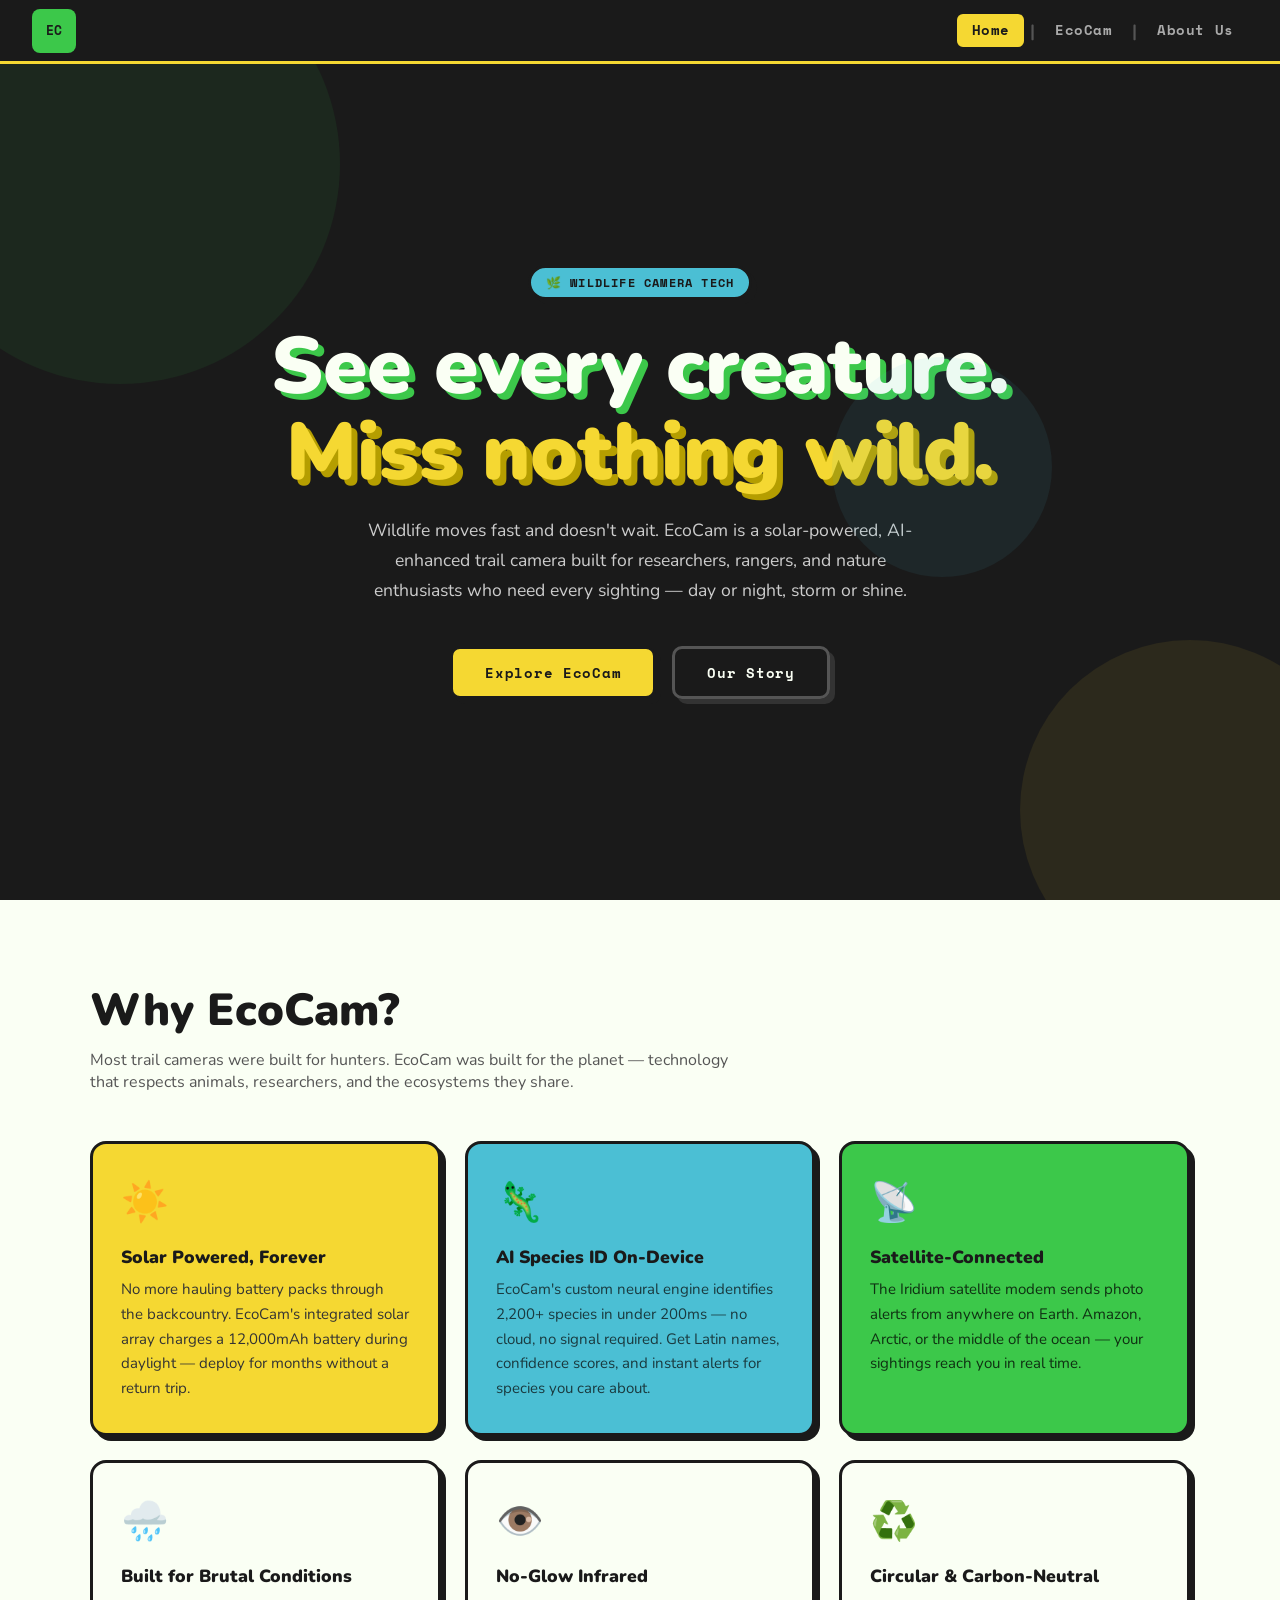
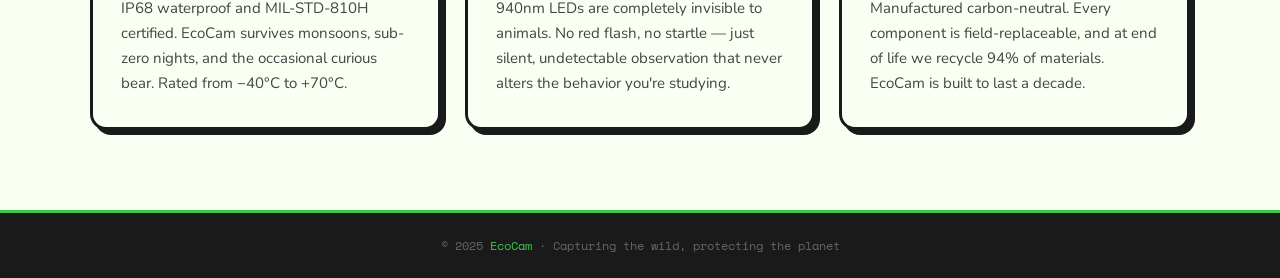
==== commit 5de03647: "Add files via upload" ====
--- a/index.html
+++ b/index.html
@@ -3,91 +3,186 @@
 <head>
   <meta charset="UTF-8" />
   <meta name="viewport" content="width=device-width, initial-scale=1.0"/>
-  <title>EcoCurrent – Home</title>
+  <title>EcoCam – Home</title>
   <link rel="icon" type="image/png" href="assets/logo.png"/>
   <link href="https://fonts.googleapis.com/css2?family=Nunito:wght@400;700;900&family=Space+Mono:wght@400;700&display=swap" rel="stylesheet"/>
-  <link rel="stylesheet" href="styles.css"/>
+  <style>
+    :root {
+      --teal: #4BBFD4;
+      --yellow: #F5D832;
+      --green: #3CC84A;
+      --dark: #1a1a1a;
+      --white: #FAFFF4;
+      --outline: 3px solid var(--dark);
+      --shadow: 5px 5px 0px var(--dark);
+    }
+    *, *::before, *::after { box-sizing: border-box; margin: 0; padding: 0; }
+    body { background-color: var(--white); font-family: 'Nunito', sans-serif; color: var(--dark); overflow-x: hidden; }
+
+    /* NAV */
+    nav {
+      background: var(--dark);
+      display: flex; align-items: center; justify-content: space-between;
+      padding: 0 2rem; height: 64px;
+      border-bottom: 3px solid var(--yellow);
+      position: sticky; top: 0; z-index: 100;
+    }
+    .nav-logo { display: flex; align-items: center; gap: .6rem; text-decoration: none; }
+    .nav-logo img { height: 44px; filter: drop-shadow(0 0 6px var(--green)); }
+    .nav-logo-placeholder {
+      height: 44px; width: 44px; background: var(--green); border-radius: 8px;
+      display: flex; align-items: center; justify-content: center;
+      font-family: 'Space Mono', monospace; font-weight: 700; font-size: .8rem; color: var(--dark);
+    }
+    .nav-links { display: flex; align-items: center; gap: .25rem; list-style: none; }
+    .nav-links li a {
+      font-family: 'Space Mono', monospace; font-weight: 700; font-size: .85rem;
+      letter-spacing: .04em; text-decoration: none; color: #aaa;
+      padding: .4rem .9rem; border-radius: 6px; transition: color .15s, background .15s;
+    }
+    .nav-links li a:hover, .nav-links li a.active { color: var(--dark); background: var(--yellow); }
+    .nav-sep { color: #555; font-weight: 700; font-size: 1.1rem; user-select: none; padding: 0 .1rem; }
+
+    /* HERO */
+    .hero {
+      min-height: calc(100vh - 64px);
+      display: flex; flex-direction: column; align-items: center; justify-content: center;
+      text-align: center; padding: 4rem 2rem;
+      position: relative; background: var(--dark); overflow: hidden;
+    }
+    .hero-bg-circles { position: absolute; inset: 0; pointer-events: none; }
+    .hero-bg-circles span { position: absolute; border-radius: 50%; opacity: .08; }
+    .hero-bg-circles span:nth-child(1){ width:440px;height:440px;background:var(--green);top:-120px;left:-100px; }
+    .hero-bg-circles span:nth-child(2){ width:340px;height:340px;background:var(--yellow);bottom:-80px;right:-80px; }
+    .hero-bg-circles span:nth-child(3){ width:220px;height:220px;background:var(--teal);top:35%;left:65%; }
+
+    .hero-badge {
+      display: inline-block; background: var(--teal); color: var(--dark);
+      font-family: 'Space Mono', monospace; font-weight: 700; font-size: .75rem;
+      letter-spacing: .1em; text-transform: uppercase;
+      padding: .35rem .9rem; border-radius: 100px;
+      border: var(--outline); box-shadow: var(--shadow);
+      margin-bottom: 1.5rem; animation: floatBadge 3s ease-in-out infinite;
+    }
+    @keyframes floatBadge { 0%,100%{transform:translateY(0)} 50%{transform:translateY(-6px)} }
+
+    .hero h1 {
+      font-weight: 900; font-size: clamp(2.4rem, 6.5vw, 5rem);
+      line-height: 1.08; color: var(--white);
+      text-shadow: 6px 6px 0 var(--green); margin-bottom: 1.25rem;
+    }
+    .hero h1 span { color: var(--yellow); text-shadow: 6px 6px 0 #b59e00; }
+    .hero p { max-width: 580px; font-size: 1.1rem; color: #ccc; line-height: 1.7; margin-bottom: 2.5rem; }
+
+    .btn {
+      display: inline-block; font-family: 'Space Mono', monospace; font-weight: 700;
+      font-size: .9rem; letter-spacing: .05em; text-decoration: none;
+      padding: .8rem 2rem; border-radius: 10px; border: var(--outline); box-shadow: var(--shadow);
+      transition: transform .12s, box-shadow .12s; cursor: pointer;
+    }
+    .btn:hover { transform: translate(-3px,-3px); box-shadow: 8px 8px 0 var(--dark); }
+    .btn:active { transform: translate(2px,2px); box-shadow: 2px 2px 0 var(--dark); }
+    .btn-primary { background: var(--yellow); color: var(--dark); }
+    .btn-outline { background: transparent; color: var(--white); border-color: #555; box-shadow: 5px 5px 0 #333; }
+    .btn-outline:hover { background: rgba(255,255,255,.05); box-shadow: 8px 8px 0 #333; }
+    .hero-cta { display: flex; gap: 1rem; flex-wrap: wrap; justify-content: center; }
+
+    /* FEATURES */
+    .section { padding: 5rem 2rem; }
+    .section-inner { max-width: 1100px; margin: 0 auto; }
+    .section-title { font-weight: 900; font-size: clamp(1.8rem, 4vw, 2.8rem); margin-bottom: .5rem; }
+    .section-sub { color: #555; font-size: 1rem; margin-bottom: 3rem; max-width: 640px; }
+
+    .features-grid { display: grid; grid-template-columns: repeat(auto-fit, minmax(300px, 1fr)); gap: 1.5rem; }
+    .card {
+      background: var(--white); border: var(--outline); border-radius: 16px;
+      box-shadow: var(--shadow); padding: 2rem 1.75rem;
+      transition: transform .15s, box-shadow .15s;
+    }
+    .card:hover { transform: translate(-3px,-3px); box-shadow: 8px 8px 0 var(--dark); }
+    .card-icon { font-size: 2.4rem; margin-bottom: 1rem; display: block; }
+    .card h3 { font-weight: 900; font-size: 1.1rem; margin-bottom: .5rem; }
+    .card p { color: #444; font-size: .94rem; line-height: 1.65; }
+    .card.yellow { background: var(--yellow); } .card.yellow p { color: #333; }
+    .card.teal { background: var(--teal); } .card.teal p { color: #1a3a3f; }
+    .card.green { background: var(--green); } .card.green p { color: #0f3012; }
+
+    footer {
+      background: var(--dark); border-top: 3px solid var(--green);
+      color: #666; text-align: center;
+      font-family: 'Space Mono', monospace; font-size: .75rem; padding: 1.5rem;
+    }
+    footer span { color: var(--green); }
+  </style>
 </head>
 <body>
 
   <nav>
     <a class="nav-logo" href="index.html">
-      <img src="assets/logo.png" alt="EcoCurrent Logo"/>
+      <img src="assets/logo.png" alt="EcoCam Logo" onerror="this.style.display='none';this.nextElementSibling.style.display='flex'"/>
+      <div class="nav-logo-placeholder" style="display:none">EC</div>
     </a>
     <ul class="nav-links">
       <li><a href="index.html" class="active">Home</a></li>
       <li class="nav-sep">|</li>
-      <li><a href="product.html">EcoCurrent</a></li>
+      <li><a href="product.html">EcoCam</a></li>
       <li class="nav-sep">|</li>
       <li><a href="aboutus.html">About Us</a></li>
-      <li class="nav-sep">|</li>
-      <li><a href="documentation.html">Documentation</a></li>
     </ul>
   </nav>
 
-  <!-- HERO -->
   <section class="hero">
-    <div class="hero-bg-circles">
-      <span></span><span></span><span></span>
-    </div>
-    <div class="hero-badge">EcoCurrent</div>
-    <h1>Forging the key to a<br/><span>more sustainable future.</span></h1>
-    <p>AI and data centers are consuming our planet's resources at an unprecedented scale. EcoCurrent exists to fight back — with clean, efficient energy that powers the digital age without destroying the natural one.</p>
+    <div class="hero-bg-circles"><span></span><span></span><span></span></div>
+    <div class="hero-badge">🌿 Wildlife Camera Tech</div>
+    <h1>See every creature.<br/><span>Miss nothing wild.</span></h1>
+    <p>Wildlife moves fast and doesn't wait. EcoCam is a solar-powered, AI-enhanced trail camera built for researchers, rangers, and nature enthusiasts who need every sighting — day or night, storm or shine.</p>
     <div class="hero-cta">
-      <a href="product.html" class="btn btn-primary">Explore Product</a>
-      <a href="documentation.html" class="btn btn-outline">Read the Docs</a>
+      <a href="product.html" class="btn btn-primary">Explore EcoCam</a>
+      <a href="aboutus.html" class="btn btn-outline">Our Story</a>
     </div>
   </section>
 
-  <!-- FEATURES -->
   <section class="section">
     <div class="section-inner">
-      <h2 class="section-title">Why EcoCurrent?</h2>
-      <p class="section-sub">Data centers are quietly becoming one of the most destructive forces on the planet. Here's why that matters — and how we're changing it.</p>
+      <h2 class="section-title">Why EcoCam?</h2>
+      <p class="section-sub">Most trail cameras were built for hunters. EcoCam was built for the planet — technology that respects animals, researchers, and the ecosystems they share.</p>
       <div class="features-grid">
-
         <div class="card yellow">
-          <img class="card-img" src="assets/lightning.png" alt="Energy icon"/>
-          <h3>Ending Fossil Fuel Dependence</h3>
-          <p>Data centers overwhelmingly run on fossil fuels, burning coal and gas around the clock to keep servers alive. EcoCurrent replaces that with clean solar energy — zero combustion, zero emissions.</p>
+          <span class="card-icon">☀️</span>
+          <h3>Solar Powered, Forever</h3>
+          <p>No more hauling battery packs through the backcountry. EcoCam's integrated solar array charges a 12,000mAh battery during daylight — deploy for months without a return trip.</p>
         </div>
-
         <div class="card teal">
-          <img class="card-img" src="assets/droplet.png" alt="Water icon"/>
-          <h3>Protecting Our Water Supply</h3>
-          <p>Cooling systems in data centers consume hundreds of billions of gallons of water annually — water pulled directly from communities that need it. Our technology uses no water whatsoever.</p>
+          <span class="card-icon">🦎</span>
+          <h3>AI Species ID On-Device</h3>
+          <p>EcoCam's custom neural engine identifies 2,200+ species in under 200ms — no cloud, no signal required. Get Latin names, confidence scores, and instant alerts for species you care about.</p>
         </div>
-
         <div class="card green">
-          <img class="card-img" src="assets/key.png" alt="Key icon"/>
-          <h3>The Key to Sustainable AI</h3>
-          <p>The AI revolution doesn't have to come at the Earth's expense. EcoCurrent is the missing piece — renewable energy infrastructure purpose-built for the intensity of modern AI workloads.</p>
+          <span class="card-icon">📡</span>
+          <h3>Satellite-Connected</h3>
+          <p>The Iridium satellite modem sends photo alerts from anywhere on Earth. Amazon, Arctic, or the middle of the ocean — your sightings reach you in real time.</p>
         </div>
-
         <div class="card">
-          <img class="card-img" src="assets/river.png" alt="River icon"/>
-          <h3>Stopping Chemical Runoff</h3>
-          <p>Coolant chemicals from data center systems leach into streams and rivers, poisoning aquatic ecosystems for miles downstream. Our closed-loop, waterless design eliminates this runoff at the source.</p>
+          <span class="card-icon">🌧️</span>
+          <h3>Built for Brutal Conditions</h3>
+          <p>IP68 waterproof and MIL-STD-810H certified. EcoCam survives monsoons, sub-zero nights, and the occasional curious bear. Rated from −40°C to +70°C.</p>
         </div>
-
         <div class="card">
-          <img class="card-img" src="assets/bolt.png" alt="Power icon"/>
-          <h3>Slashing Energy Consumption</h3>
-          <p>Data centers consume a rapidly growing share of global electricity. EcoCurrent's high-efficiency panels and smart load management cut energy demand by up to 60%, lightening the load on the grid.</p>
+          <span class="card-icon">👁️</span>
+          <h3>No-Glow Infrared</h3>
+          <p>940nm LEDs are completely invisible to animals. No red flash, no startle — just silent, undetectable observation that never alters the behavior you're studying.</p>
         </div>
-
         <div class="card">
-          <img class="card-img" src="assets/leaf.png" alt="Leaf icon"/>
-          <h3>Returning Power to Communities</h3>
-          <p>When a data center moves to EcoCurrent, it stops competing with local homes for water and grid power. Surplus clean energy feeds back into the community grid, lowering bills for everyone around it.</p>
+          <span class="card-icon">♻️</span>
+          <h3>Circular & Carbon-Neutral</h3>
+          <p>Manufactured carbon-neutral. Every component is field-replaceable, and at end of life we recycle 94% of materials. EcoCam is built to last a decade.</p>
         </div>
-
       </div>
     </div>
   </section>
 
   <footer>
-    <p>© 2026 <span>EcoCurrent</span> · Powering a cleaner tomorrow</p>
+    <p>© 2025 <span>EcoCam</span> · Capturing the wild, protecting the planet</p>
   </footer>
 
 </body>
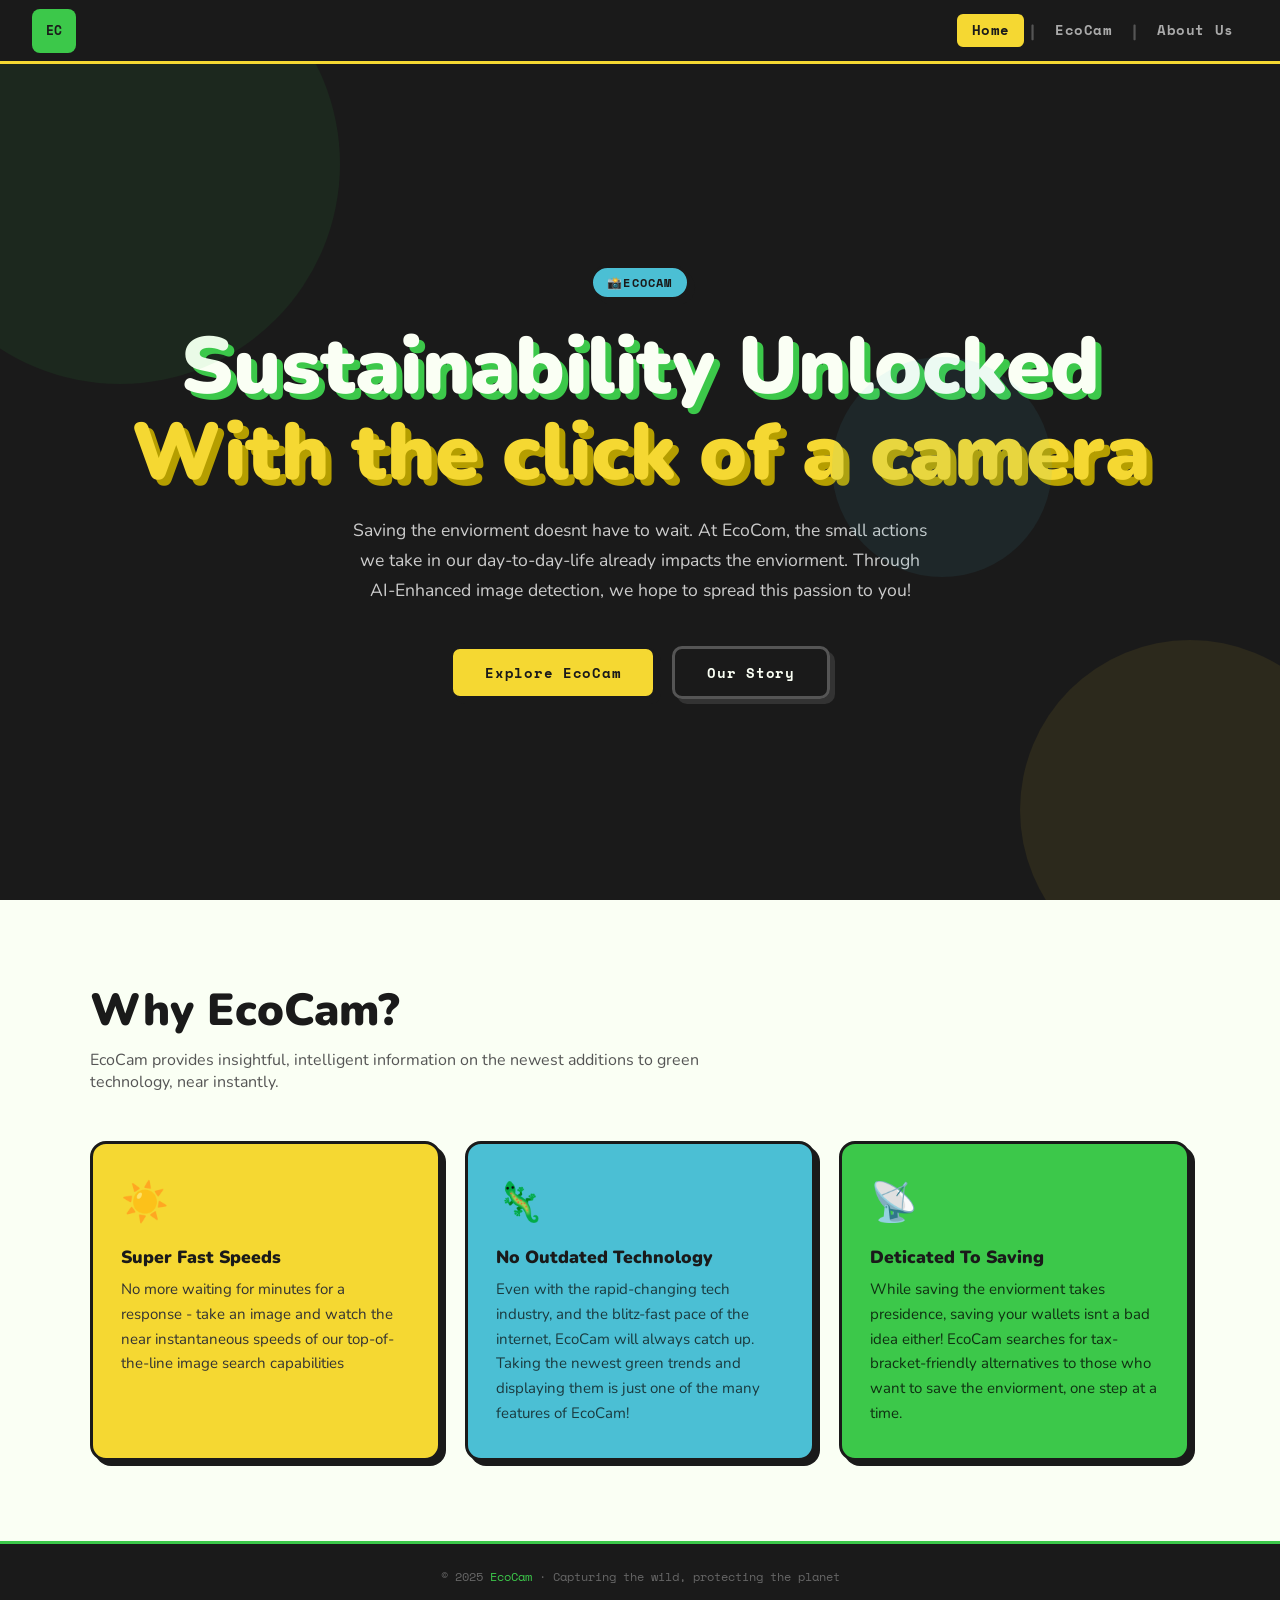
==== commit 5cbec32f: "Update index.html" ====
--- a/index.html
+++ b/index.html
@@ -6,114 +6,7 @@
   <title>EcoCam – Home</title>
   <link rel="icon" type="image/png" href="assets/logo.png"/>
   <link href="https://fonts.googleapis.com/css2?family=Nunito:wght@400;700;900&family=Space+Mono:wght@400;700&display=swap" rel="stylesheet"/>
-  <style>
-    :root {
-      --teal: #4BBFD4;
-      --yellow: #F5D832;
-      --green: #3CC84A;
-      --dark: #1a1a1a;
-      --white: #FAFFF4;
-      --outline: 3px solid var(--dark);
-      --shadow: 5px 5px 0px var(--dark);
-    }
-    *, *::before, *::after { box-sizing: border-box; margin: 0; padding: 0; }
-    body { background-color: var(--white); font-family: 'Nunito', sans-serif; color: var(--dark); overflow-x: hidden; }
-
-    /* NAV */
-    nav {
-      background: var(--dark);
-      display: flex; align-items: center; justify-content: space-between;
-      padding: 0 2rem; height: 64px;
-      border-bottom: 3px solid var(--yellow);
-      position: sticky; top: 0; z-index: 100;
-    }
-    .nav-logo { display: flex; align-items: center; gap: .6rem; text-decoration: none; }
-    .nav-logo img { height: 44px; filter: drop-shadow(0 0 6px var(--green)); }
-    .nav-logo-placeholder {
-      height: 44px; width: 44px; background: var(--green); border-radius: 8px;
-      display: flex; align-items: center; justify-content: center;
-      font-family: 'Space Mono', monospace; font-weight: 700; font-size: .8rem; color: var(--dark);
-    }
-    .nav-links { display: flex; align-items: center; gap: .25rem; list-style: none; }
-    .nav-links li a {
-      font-family: 'Space Mono', monospace; font-weight: 700; font-size: .85rem;
-      letter-spacing: .04em; text-decoration: none; color: #aaa;
-      padding: .4rem .9rem; border-radius: 6px; transition: color .15s, background .15s;
-    }
-    .nav-links li a:hover, .nav-links li a.active { color: var(--dark); background: var(--yellow); }
-    .nav-sep { color: #555; font-weight: 700; font-size: 1.1rem; user-select: none; padding: 0 .1rem; }
-
-    /* HERO */
-    .hero {
-      min-height: calc(100vh - 64px);
-      display: flex; flex-direction: column; align-items: center; justify-content: center;
-      text-align: center; padding: 4rem 2rem;
-      position: relative; background: var(--dark); overflow: hidden;
-    }
-    .hero-bg-circles { position: absolute; inset: 0; pointer-events: none; }
-    .hero-bg-circles span { position: absolute; border-radius: 50%; opacity: .08; }
-    .hero-bg-circles span:nth-child(1){ width:440px;height:440px;background:var(--green);top:-120px;left:-100px; }
-    .hero-bg-circles span:nth-child(2){ width:340px;height:340px;background:var(--yellow);bottom:-80px;right:-80px; }
-    .hero-bg-circles span:nth-child(3){ width:220px;height:220px;background:var(--teal);top:35%;left:65%; }
-
-    .hero-badge {
-      display: inline-block; background: var(--teal); color: var(--dark);
-      font-family: 'Space Mono', monospace; font-weight: 700; font-size: .75rem;
-      letter-spacing: .1em; text-transform: uppercase;
-      padding: .35rem .9rem; border-radius: 100px;
-      border: var(--outline); box-shadow: var(--shadow);
-      margin-bottom: 1.5rem; animation: floatBadge 3s ease-in-out infinite;
-    }
-    @keyframes floatBadge { 0%,100%{transform:translateY(0)} 50%{transform:translateY(-6px)} }
-
-    .hero h1 {
-      font-weight: 900; font-size: clamp(2.4rem, 6.5vw, 5rem);
-      line-height: 1.08; color: var(--white);
-      text-shadow: 6px 6px 0 var(--green); margin-bottom: 1.25rem;
-    }
-    .hero h1 span { color: var(--yellow); text-shadow: 6px 6px 0 #b59e00; }
-    .hero p { max-width: 580px; font-size: 1.1rem; color: #ccc; line-height: 1.7; margin-bottom: 2.5rem; }
-
-    .btn {
-      display: inline-block; font-family: 'Space Mono', monospace; font-weight: 700;
-      font-size: .9rem; letter-spacing: .05em; text-decoration: none;
-      padding: .8rem 2rem; border-radius: 10px; border: var(--outline); box-shadow: var(--shadow);
-      transition: transform .12s, box-shadow .12s; cursor: pointer;
-    }
-    .btn:hover { transform: translate(-3px,-3px); box-shadow: 8px 8px 0 var(--dark); }
-    .btn:active { transform: translate(2px,2px); box-shadow: 2px 2px 0 var(--dark); }
-    .btn-primary { background: var(--yellow); color: var(--dark); }
-    .btn-outline { background: transparent; color: var(--white); border-color: #555; box-shadow: 5px 5px 0 #333; }
-    .btn-outline:hover { background: rgba(255,255,255,.05); box-shadow: 8px 8px 0 #333; }
-    .hero-cta { display: flex; gap: 1rem; flex-wrap: wrap; justify-content: center; }
-
-    /* FEATURES */
-    .section { padding: 5rem 2rem; }
-    .section-inner { max-width: 1100px; margin: 0 auto; }
-    .section-title { font-weight: 900; font-size: clamp(1.8rem, 4vw, 2.8rem); margin-bottom: .5rem; }
-    .section-sub { color: #555; font-size: 1rem; margin-bottom: 3rem; max-width: 640px; }
-
-    .features-grid { display: grid; grid-template-columns: repeat(auto-fit, minmax(300px, 1fr)); gap: 1.5rem; }
-    .card {
-      background: var(--white); border: var(--outline); border-radius: 16px;
-      box-shadow: var(--shadow); padding: 2rem 1.75rem;
-      transition: transform .15s, box-shadow .15s;
-    }
-    .card:hover { transform: translate(-3px,-3px); box-shadow: 8px 8px 0 var(--dark); }
-    .card-icon { font-size: 2.4rem; margin-bottom: 1rem; display: block; }
-    .card h3 { font-weight: 900; font-size: 1.1rem; margin-bottom: .5rem; }
-    .card p { color: #444; font-size: .94rem; line-height: 1.65; }
-    .card.yellow { background: var(--yellow); } .card.yellow p { color: #333; }
-    .card.teal { background: var(--teal); } .card.teal p { color: #1a3a3f; }
-    .card.green { background: var(--green); } .card.green p { color: #0f3012; }
-
-    footer {
-      background: var(--dark); border-top: 3px solid var(--green);
-      color: #666; text-align: center;
-      font-family: 'Space Mono', monospace; font-size: .75rem; padding: 1.5rem;
-    }
-    footer span { color: var(--green); }
-  </style>
+  <link rel="stylesheet" href="style.css"/>
 </head>
 <body>
 
@@ -133,9 +26,9 @@
 
   <section class="hero">
     <div class="hero-bg-circles"><span></span><span></span><span></span></div>
-    <div class="hero-badge">🌿 Wildlife Camera Tech</div>
-    <h1>See every creature.<br/><span>Miss nothing wild.</span></h1>
-    <p>Wildlife moves fast and doesn't wait. EcoCam is a solar-powered, AI-enhanced trail camera built for researchers, rangers, and nature enthusiasts who need every sighting — day or night, storm or shine.</p>
+    <div class="hero-badge">📸EcoCam</div>
+    <h1>Sustainability Unlocked<br/><span>With the click of a camera</span></h1>
+    <p>Saving the enviorment doesnt have to wait. At EcoCom, the small actions we take in our day-to-day-life already impacts the enviorment. Through AI-Enhanced image detection, we hope to spread this passion to you!</p>
     <div class="hero-cta">
       <a href="product.html" class="btn btn-primary">Explore EcoCam</a>
       <a href="aboutus.html" class="btn btn-outline">Our Story</a>
@@ -145,38 +38,22 @@
   <section class="section">
     <div class="section-inner">
       <h2 class="section-title">Why EcoCam?</h2>
-      <p class="section-sub">Most trail cameras were built for hunters. EcoCam was built for the planet — technology that respects animals, researchers, and the ecosystems they share.</p>
+      <p class="section-sub">EcoCam provides insightful, intelligent information on the newest additions to green technology, near instantly.</p>
       <div class="features-grid">
         <div class="card yellow">
           <span class="card-icon">☀️</span>
-          <h3>Solar Powered, Forever</h3>
-          <p>No more hauling battery packs through the backcountry. EcoCam's integrated solar array charges a 12,000mAh battery during daylight — deploy for months without a return trip.</p>
+          <h3>Super Fast Speeds</h3>
+          <p>No more waiting for minutes for a response - take an image and watch the near instantaneous speeds of our top-of-the-line image search capabilities</p>
         </div>
         <div class="card teal">
           <span class="card-icon">🦎</span>
-          <h3>AI Species ID On-Device</h3>
-          <p>EcoCam's custom neural engine identifies 2,200+ species in under 200ms — no cloud, no signal required. Get Latin names, confidence scores, and instant alerts for species you care about.</p>
+          <h3>No Outdated Technology</h3>
+          <p>Even with the rapid-changing tech industry, and the blitz-fast pace of the internet, EcoCam will always catch up. Taking the newest green trends and displaying them is just one of the many features of EcoCam!</p>
         </div>
         <div class="card green">
           <span class="card-icon">📡</span>
-          <h3>Satellite-Connected</h3>
-          <p>The Iridium satellite modem sends photo alerts from anywhere on Earth. Amazon, Arctic, or the middle of the ocean — your sightings reach you in real time.</p>
-        </div>
-        <div class="card">
-          <span class="card-icon">🌧️</span>
-          <h3>Built for Brutal Conditions</h3>
-          <p>IP68 waterproof and MIL-STD-810H certified. EcoCam survives monsoons, sub-zero nights, and the occasional curious bear. Rated from −40°C to +70°C.</p>
-        </div>
-        <div class="card">
-          <span class="card-icon">👁️</span>
-          <h3>No-Glow Infrared</h3>
-          <p>940nm LEDs are completely invisible to animals. No red flash, no startle — just silent, undetectable observation that never alters the behavior you're studying.</p>
-        </div>
-        <div class="card">
-          <span class="card-icon">♻️</span>
-          <h3>Circular & Carbon-Neutral</h3>
-          <p>Manufactured carbon-neutral. Every component is field-replaceable, and at end of life we recycle 94% of materials. EcoCam is built to last a decade.</p>
-        </div>
+          <h3>Deticated To Saving</h3>
+          <p>While saving the enviorment takes presidence, saving your wallets isnt a bad idea either! EcoCam searches for tax-bracket-friendly alternatives to those who want to save the enviorment, one step at a time.</p>
       </div>
     </div>
   </section>
--- a/style.css
+++ b/style.css
@@ -0,0 +1,610 @@
+/* ============================================================
+   EcoCam — Shared Stylesheet
+   Applies to: index.html, product.html, aboutus.html
+   ============================================================ */
+
+/* ── VARIABLES ── */
+:root {
+  --teal:    #4BBFD4;
+  --yellow:  #F5D832;
+  --green:   #3CC84A;
+  --dark:    #1a1a1a;
+  --white:   #FAFFF4;
+  --outline: 3px solid var(--dark);
+  --shadow:  5px 5px 0px var(--dark);
+}
+
+/* ── RESET ── */
+*, *::before, *::after {
+  box-sizing: border-box;
+  margin: 0;
+  padding: 0;
+}
+
+/* ── BASE ── */
+body {
+  background-color: var(--white);
+  font-family: 'Nunito', sans-serif;
+  color: var(--dark);
+  overflow-x: hidden;
+}
+
+/* ── NAV ── */
+nav {
+  background: var(--dark);
+  display: flex;
+  align-items: center;
+  justify-content: space-between;
+  padding: 0 2rem;
+  height: 64px;
+  border-bottom: 3px solid var(--yellow);
+  position: sticky;
+  top: 0;
+  z-index: 100;
+}
+
+.nav-logo {
+  display: flex;
+  align-items: center;
+  gap: .6rem;
+  text-decoration: none;
+}
+
+.nav-logo img {
+  height: 44px;
+  filter: drop-shadow(0 0 6px var(--green));
+}
+
+.nav-logo-placeholder {
+  height: 44px;
+  width: 44px;
+  background: var(--green);
+  border-radius: 8px;
+  display: flex;
+  align-items: center;
+  justify-content: center;
+  font-family: 'Space Mono', monospace;
+  font-weight: 700;
+  font-size: .8rem;
+  color: var(--dark);
+}
+
+.nav-links {
+  display: flex;
+  align-items: center;
+  gap: .25rem;
+  list-style: none;
+}
+
+.nav-links li a {
+  font-family: 'Space Mono', monospace;
+  font-weight: 700;
+  font-size: .85rem;
+  letter-spacing: .04em;
+  text-decoration: none;
+  color: #aaa;
+  padding: .4rem .9rem;
+  border-radius: 6px;
+  transition: color .15s, background .15s;
+}
+
+.nav-links li a:hover,
+.nav-links li a.active {
+  color: var(--dark);
+  background: var(--yellow);
+}
+
+.nav-sep {
+  color: #555;
+  font-weight: 700;
+  font-size: 1.1rem;
+  user-select: none;
+  padding: 0 .1rem;
+}
+
+/* ── HERO (index.html) ── */
+.hero {
+  min-height: calc(100vh - 64px);
+  display: flex;
+  flex-direction: column;
+  align-items: center;
+  justify-content: center;
+  text-align: center;
+  padding: 4rem 2rem;
+  position: relative;
+  background: var(--dark);
+  overflow: hidden;
+}
+
+.hero-bg-circles {
+  position: absolute;
+  inset: 0;
+  pointer-events: none;
+}
+
+.hero-bg-circles span {
+  position: absolute;
+  border-radius: 50%;
+  opacity: .08;
+}
+
+.hero-bg-circles span:nth-child(1) { width:440px; height:440px; background:var(--green);  top:-120px; left:-100px; }
+.hero-bg-circles span:nth-child(2) { width:340px; height:340px; background:var(--yellow); bottom:-80px; right:-80px; }
+.hero-bg-circles span:nth-child(3) { width:220px; height:220px; background:var(--teal);   top:35%; left:65%; }
+
+.hero-badge {
+  display: inline-block;
+  background: var(--teal);
+  color: var(--dark);
+  font-family: 'Space Mono', monospace;
+  font-weight: 700;
+  font-size: .75rem;
+  letter-spacing: .1em;
+  text-transform: uppercase;
+  padding: .35rem .9rem;
+  border-radius: 100px;
+  border: var(--outline);
+  box-shadow: var(--shadow);
+  margin-bottom: 1.5rem;
+  animation: floatBadge 3s ease-in-out infinite;
+}
+
+@keyframes floatBadge {
+  0%, 100% { transform: translateY(0); }
+  50%       { transform: translateY(-6px); }
+}
+
+.hero h1 {
+  font-weight: 900;
+  font-size: clamp(2.4rem, 6.5vw, 5rem);
+  line-height: 1.08;
+  color: var(--white);
+  text-shadow: 6px 6px 0 var(--green);
+  margin-bottom: 1.25rem;
+}
+
+.hero h1 span {
+  color: var(--yellow);
+  text-shadow: 6px 6px 0 #b59e00;
+}
+
+.hero > p {
+  max-width: 580px;
+  font-size: 1.1rem;
+  color: #ccc;
+  line-height: 1.7;
+  margin-bottom: 2.5rem;
+}
+
+.hero-cta {
+  display: flex;
+  gap: 1rem;
+  flex-wrap: wrap;
+  justify-content: center;
+}
+
+/* ── PAGE HERO (product.html, aboutus.html) ── */
+.page-hero {
+  background: var(--dark);
+  padding: 5rem 2rem 4rem;
+  text-align: center;
+  position: relative;
+  overflow: hidden;
+}
+
+.page-hero-bg {
+  position: absolute;
+  inset: 0;
+  pointer-events: none;
+}
+
+.page-hero-bg span {
+  position: absolute;
+  border-radius: 50%;
+  opacity: .07;
+}
+
+.badge {
+  display: inline-block;
+  font-family: 'Space Mono', monospace;
+  font-weight: 700;
+  font-size: .75rem;
+  letter-spacing: .1em;
+  text-transform: uppercase;
+  padding: .35rem .9rem;
+  border-radius: 100px;
+  border: var(--outline);
+  box-shadow: var(--shadow);
+  margin-bottom: 1.5rem;
+}
+
+.badge-yellow { background: var(--yellow); color: var(--dark); }
+.badge-green  { background: var(--green);  color: var(--dark); }
+.badge-teal   { background: var(--teal);   color: var(--dark); }
+
+.page-hero h1 {
+  font-weight: 900;
+  font-size: clamp(2.2rem, 5.5vw, 4.2rem);
+  color: var(--white);
+  line-height: 1.1;
+  margin-bottom: 1rem;
+}
+
+.page-hero h1 span { color: var(--yellow); }
+
+.page-hero > p,
+.page-hero p {
+  max-width: 520px;
+  margin: 0 auto;
+  font-size: 1rem;
+  color: #ccc;
+  line-height: 1.7;
+}
+
+/* ── BUTTONS ── */
+.btn {
+  display: inline-block;
+  font-family: 'Space Mono', monospace;
+  font-weight: 700;
+  font-size: .9rem;
+  letter-spacing: .05em;
+  text-decoration: none;
+  padding: .8rem 2rem;
+  border-radius: 10px;
+  border: var(--outline);
+  box-shadow: var(--shadow);
+  transition: transform .12s, box-shadow .12s;
+  cursor: pointer;
+}
+
+.btn:hover  { transform: translate(-3px, -3px); box-shadow: 8px 8px 0 var(--dark); }
+.btn:active { transform: translate(2px, 2px);   box-shadow: 2px 2px 0 var(--dark); }
+
+.btn-primary { background: var(--yellow); color: var(--dark); }
+.btn-teal    { background: var(--teal);   color: var(--dark); }
+.btn-green   { background: var(--green);  color: var(--dark); }
+
+.btn-outline {
+  background: transparent;
+  color: var(--white);
+  border-color: #555;
+  box-shadow: 5px 5px 0 #333;
+}
+.btn-outline:hover {
+  background: rgba(255, 255, 255, .05);
+  box-shadow: 8px 8px 0 #333;
+}
+
+/* ── SECTIONS ── */
+.section      { padding: 5rem 2rem; }
+.section-dark { background: var(--dark); padding: 5rem 2rem; }
+
+.section-inner { max-width: 1100px; margin: 0 auto; }
+
+.section-title {
+  font-weight: 900;
+  font-size: clamp(1.8rem, 4vw, 2.8rem);
+  margin-bottom: .5rem;
+}
+
+.section-title.light { color: var(--white); }
+
+.section-sub {
+  color: #555;
+  font-size: 1rem;
+  margin-bottom: 3rem;
+  max-width: 640px;
+}
+
+.section-sub.light { color: #888; }
+
+/* ── CARDS ── */
+.card {
+  background: var(--white);
+  border: var(--outline);
+  border-radius: 16px;
+  box-shadow: var(--shadow);
+  padding: 2rem 1.75rem;
+  transition: transform .15s, box-shadow .15s;
+}
+
+.card:hover { transform: translate(-3px, -3px); box-shadow: 8px 8px 0 var(--dark); }
+
+.card-icon {
+  font-size: 2.4rem;
+  margin-bottom: 1rem;
+  display: block;
+}
+
+.card h3 {
+  font-weight: 900;
+  font-size: 1.1rem;
+  margin-bottom: .5rem;
+}
+
+.card p { color: #444; font-size: .94rem; line-height: 1.65; }
+
+.card.yellow { background: var(--yellow); } .card.yellow p { color: #333; }
+.card.teal   { background: var(--teal);   } .card.teal   p { color: #1a3a3f; }
+.card.green  { background: var(--green);  } .card.green  p { color: #0f3012; }
+
+/* ── GRIDS ── */
+.features-grid {
+  display: grid;
+  grid-template-columns: repeat(auto-fit, minmax(300px, 1fr));
+  gap: 1.5rem;
+}
+
+.stats-grid {
+  display: grid;
+  grid-template-columns: repeat(auto-fit, minmax(180px, 1fr));
+  gap: 1.5rem;
+}
+
+.team-grid {
+  display: grid;
+  grid-template-columns: repeat(auto-fit, minmax(230px, 1fr));
+  gap: 1.5rem;
+}
+
+.values-grid {
+  display: grid;
+  grid-template-columns: repeat(auto-fit, minmax(260px, 1fr));
+  gap: 1.5rem;
+}
+
+.pricing-grid {
+  display: grid;
+  grid-template-columns: repeat(auto-fit, minmax(260px, 1fr));
+  gap: 1.5rem;
+}
+
+/* ── STAT CARDS ── */
+.stat-card {
+  border: var(--outline);
+  border-radius: 16px;
+  box-shadow: var(--shadow);
+  padding: 2rem 1.5rem;
+  text-align: center;
+  transition: transform .15s, box-shadow .15s;
+}
+
+.stat-card:hover { transform: translate(-3px, -3px); box-shadow: 8px 8px 0 var(--dark); }
+.stat-card.yellow { background: var(--yellow); }
+.stat-card.teal   { background: var(--teal); }
+.stat-card.green  { background: var(--green); }
+.stat-card.white  { background: var(--white); }
+
+.stat-card .num {
+  font-family: 'Space Mono', monospace;
+  font-weight: 700;
+  font-size: 2.6rem;
+  display: block;
+  margin-bottom: .3rem;
+}
+
+.stat-card .desc { font-size: .875rem; font-weight: 700; color: #333; }
+
+/* ── TEAM CARDS ── */
+.team-card {
+  background: var(--white);
+  border: var(--outline);
+  border-radius: 16px;
+  box-shadow: var(--shadow);
+  overflow: hidden;
+  transition: transform .15s, box-shadow .15s;
+}
+
+.team-card:hover { transform: translate(-3px, -3px); box-shadow: 8px 8px 0 var(--dark); }
+
+.team-avatar {
+  height: 140px;
+  display: flex;
+  align-items: center;
+  justify-content: center;
+  font-size: 3.5rem;
+  border-bottom: var(--outline);
+}
+
+.team-avatar.yellow { background: var(--yellow); }
+.team-avatar.teal   { background: var(--teal); }
+.team-avatar.green  { background: var(--green); }
+.team-avatar.dark   { background: #2e2e2e; }
+
+.team-info { padding: 1.25rem 1.5rem; }
+.team-info h3 { font-weight: 900; font-size: 1.05rem; margin-bottom: .15rem; }
+
+.team-info .role {
+  font-family: 'Space Mono', monospace;
+  font-size: .7rem;
+  font-weight: 700;
+  color: var(--teal);
+  text-transform: uppercase;
+  letter-spacing: .08em;
+  margin-bottom: .6rem;
+}
+
+.team-info p { font-size: .875rem; line-height: 1.55; color: #555; }
+
+/* ── VALUE CARDS ── */
+.value-card {
+  background: var(--white);
+  border: var(--outline);
+  border-radius: 16px;
+  box-shadow: var(--shadow);
+  padding: 2rem 1.75rem;
+  transition: transform .15s, box-shadow .15s;
+}
+
+.value-card:hover { transform: translate(-3px, -3px); box-shadow: 8px 8px 0 var(--dark); }
+.value-card .icon { font-size: 2.2rem; margin-bottom: .75rem; display: block; }
+.value-card h3    { font-weight: 900; font-size: 1.05rem; margin-bottom: .5rem; }
+.value-card p     { font-size: .9rem; line-height: 1.65; color: #555; }
+
+.value-card.yellow { background: var(--yellow); } .value-card.yellow p { color: #333; }
+.value-card.teal   { background: var(--teal);   } .value-card.teal   p { color: #1a3a3f; }
+.value-card.green  { background: var(--green);  } .value-card.green  p { color: #0f3012; }
+
+/* ── PRICE CARDS ── */
+.price-card {
+  background: var(--white);
+  border: var(--outline);
+  border-radius: 16px;
+  box-shadow: var(--shadow);
+  padding: 2rem 1.75rem;
+  text-align: center;
+  transition: transform .15s, box-shadow .15s;
+}
+
+.price-card:hover { transform: translate(-3px, -3px); box-shadow: 8px 8px 0 var(--dark); }
+.price-card.featured { background: var(--yellow); }
+
+.price-card h3 { font-weight: 900; font-size: 1.15rem; margin-bottom: .5rem; }
+
+.price-card .price {
+  font-family: 'Space Mono', monospace;
+  font-weight: 700;
+  font-size: 2.75rem;
+  margin: .5rem 0 1rem;
+}
+
+.price-card ul {
+  list-style: none;
+  font-size: .9rem;
+  line-height: 2.1;
+  color: #444;
+  margin-bottom: 1.75rem;
+}
+
+.price-card.featured ul { color: #333; }
+
+/* ── PRODUCT SPEC BULLETS ── */
+.spec-bullets {
+  list-style: none;
+  display: flex;
+  flex-direction: column;
+  gap: .75rem;
+  margin-bottom: 2rem;
+}
+
+.spec-bullets li {
+  display: flex;
+  align-items: flex-start;
+  gap: .75rem;
+  font-size: .95rem;
+  line-height: 1.5;
+}
+
+.spec-bullets li .tag {
+  display: inline-block;
+  flex-shrink: 0;
+  background: var(--green);
+  color: var(--dark);
+  font-family: 'Space Mono', monospace;
+  font-size: .65rem;
+  font-weight: 700;
+  padding: .2rem .55rem;
+  border-radius: 4px;
+  border: 2px solid var(--dark);
+  margin-top: .1rem;
+}
+
+/* ── PRODUCT CAMERA BOX ── */
+.cam-box {
+  background: var(--dark);
+  border: var(--outline);
+  border-radius: 20px;
+  box-shadow: var(--shadow);
+  aspect-ratio: 4 / 3;
+  display: flex;
+  align-items: center;
+  justify-content: center;
+  font-size: 7rem;
+  position: relative;
+  overflow: hidden;
+}
+
+.cam-box::after {
+  content: 'EcoCam Pro';
+  position: absolute;
+  bottom: 0; left: 0; right: 0;
+  background: var(--yellow);
+  color: var(--dark);
+  font-family: 'Space Mono', monospace;
+  font-weight: 700;
+  font-size: .8rem;
+  letter-spacing: .08em;
+  text-transform: uppercase;
+  padding: .6rem 1rem;
+  border-top: var(--outline);
+}
+
+/* ── SHOWCASE GRID ── */
+.showcase-grid {
+  display: grid;
+  grid-template-columns: 1fr 1fr;
+  gap: 2rem;
+  align-items: center;
+}
+
+@media (max-width: 720px) {
+  .showcase-grid { grid-template-columns: 1fr; }
+}
+
+/* ── SPECS TABLE ── */
+.specs-section { background: var(--dark); padding: 5rem 2rem; }
+.specs-section .section-title { color: var(--white); }
+.specs-section .section-sub   { color: #888; }
+
+table { width: 100%; border-collapse: collapse; }
+
+thead th {
+  text-align: left;
+  padding: .75rem 1.25rem;
+  background: var(--yellow);
+  color: var(--dark);
+  font-family: 'Space Mono', monospace;
+  font-size: .75rem;
+  font-weight: 700;
+  letter-spacing: .07em;
+  text-transform: uppercase;
+  border: var(--outline);
+}
+
+tbody td {
+  padding: .85rem 1.25rem;
+  border: 2px solid #2e2e2e;
+  font-size: .9rem;
+  color: #ddd;
+}
+
+tbody tr:nth-child(even) td { background: #222; }
+
+tbody td:first-child {
+  font-family: 'Space Mono', monospace;
+  font-size: .8rem;
+  color: var(--teal);
+}
+
+/* ── STORY BLOCK (aboutus.html) ── */
+.story-block { max-width: 760px; }
+
+.story-block p {
+  font-size: 1.05rem;
+  line-height: 1.8;
+  color: #444;
+  margin-bottom: 1.25rem;
+}
+
+/* ── FOOTER ── */
+footer {
+  background: var(--dark);
+  border-top: 3px solid var(--green);
+  color: #666;
+  text-align: center;
+  font-family: 'Space Mono', monospace;
+  font-size: .75rem;
+  padding: 1.5rem;
+}
+
+footer span { color: var(--green); }
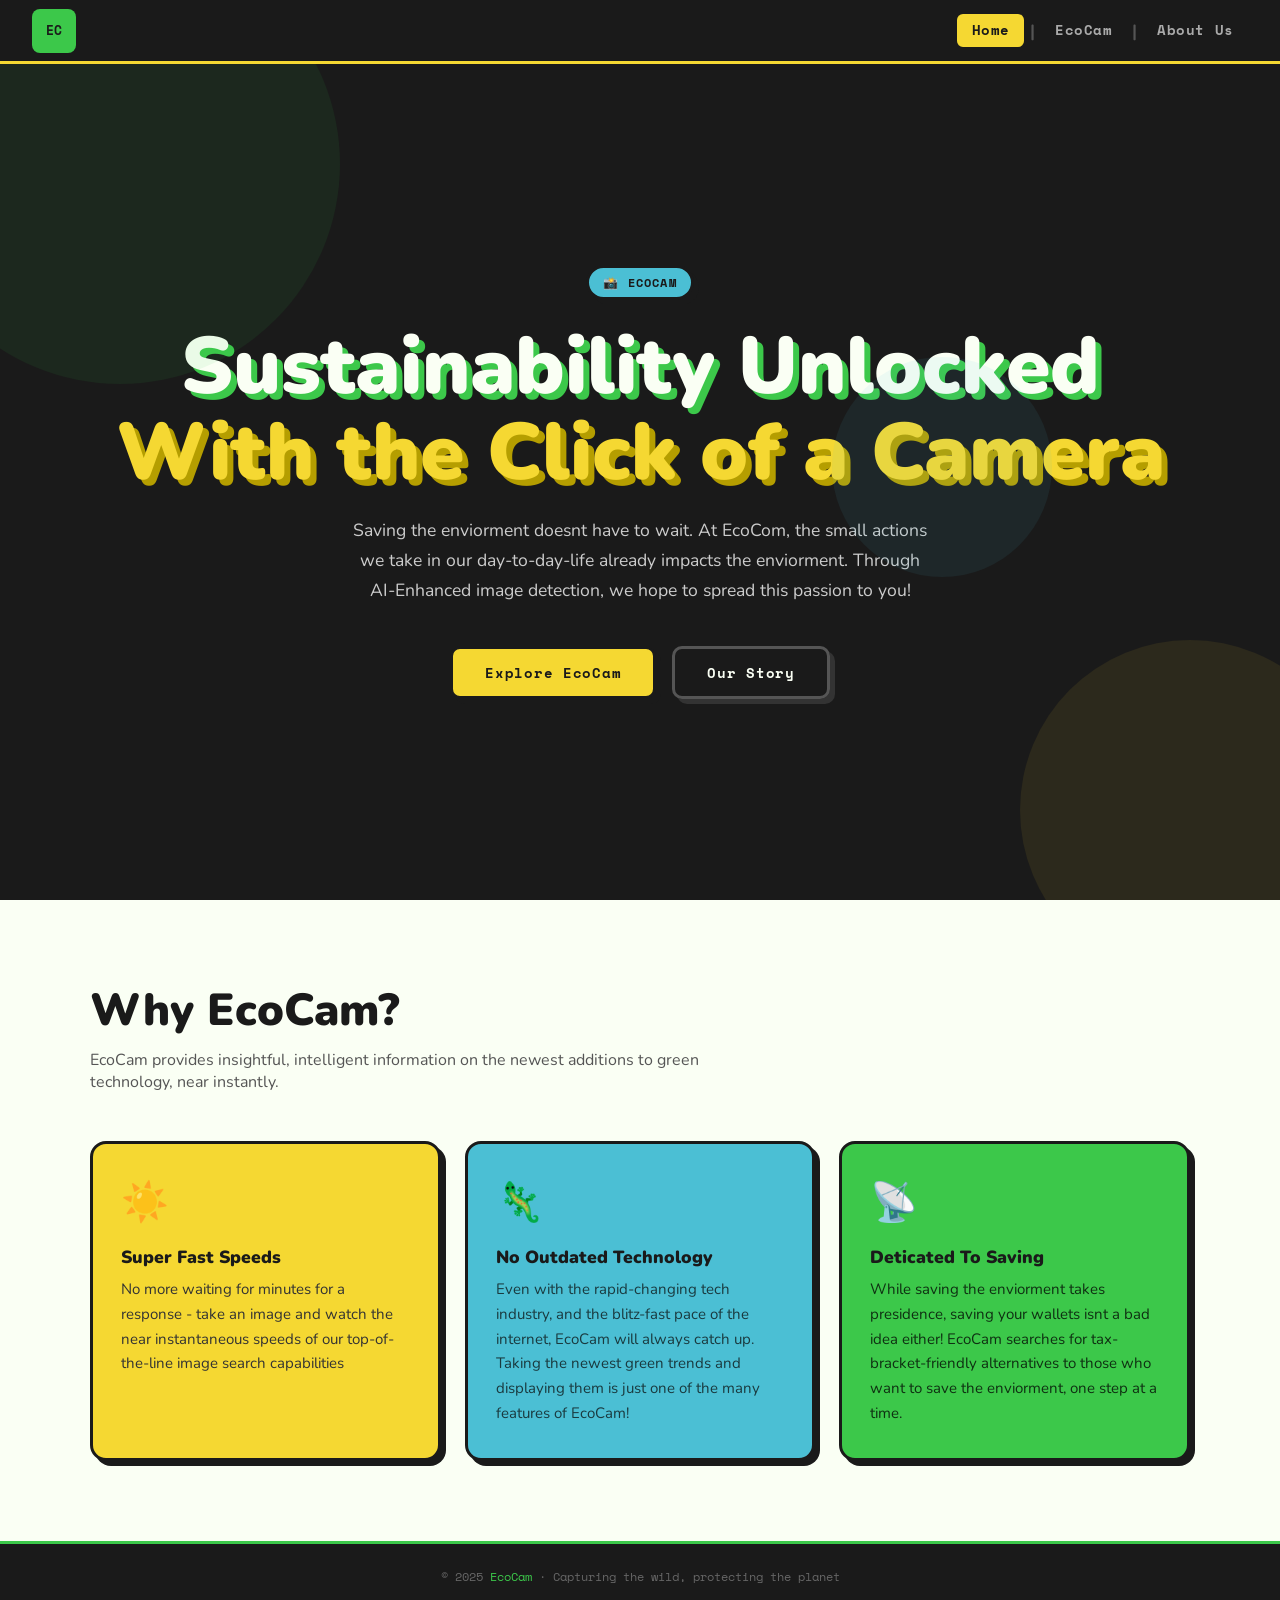
==== commit 9d446190: "Update index.html" ====
--- a/index.html
+++ b/index.html
@@ -26,8 +26,8 @@
 
   <section class="hero">
     <div class="hero-bg-circles"><span></span><span></span><span></span></div>
-    <div class="hero-badge">📸EcoCam</div>
-    <h1>Sustainability Unlocked<br/><span>With the click of a camera</span></h1>
+    <div class="hero-badge">📸 EcoCam</div>
+    <h1>Sustainability Unlocked<br/><span>With the Click of a Camera</span></h1>
     <p>Saving the enviorment doesnt have to wait. At EcoCom, the small actions we take in our day-to-day-life already impacts the enviorment. Through AI-Enhanced image detection, we hope to spread this passion to you!</p>
     <div class="hero-cta">
       <a href="product.html" class="btn btn-primary">Explore EcoCam</a>
